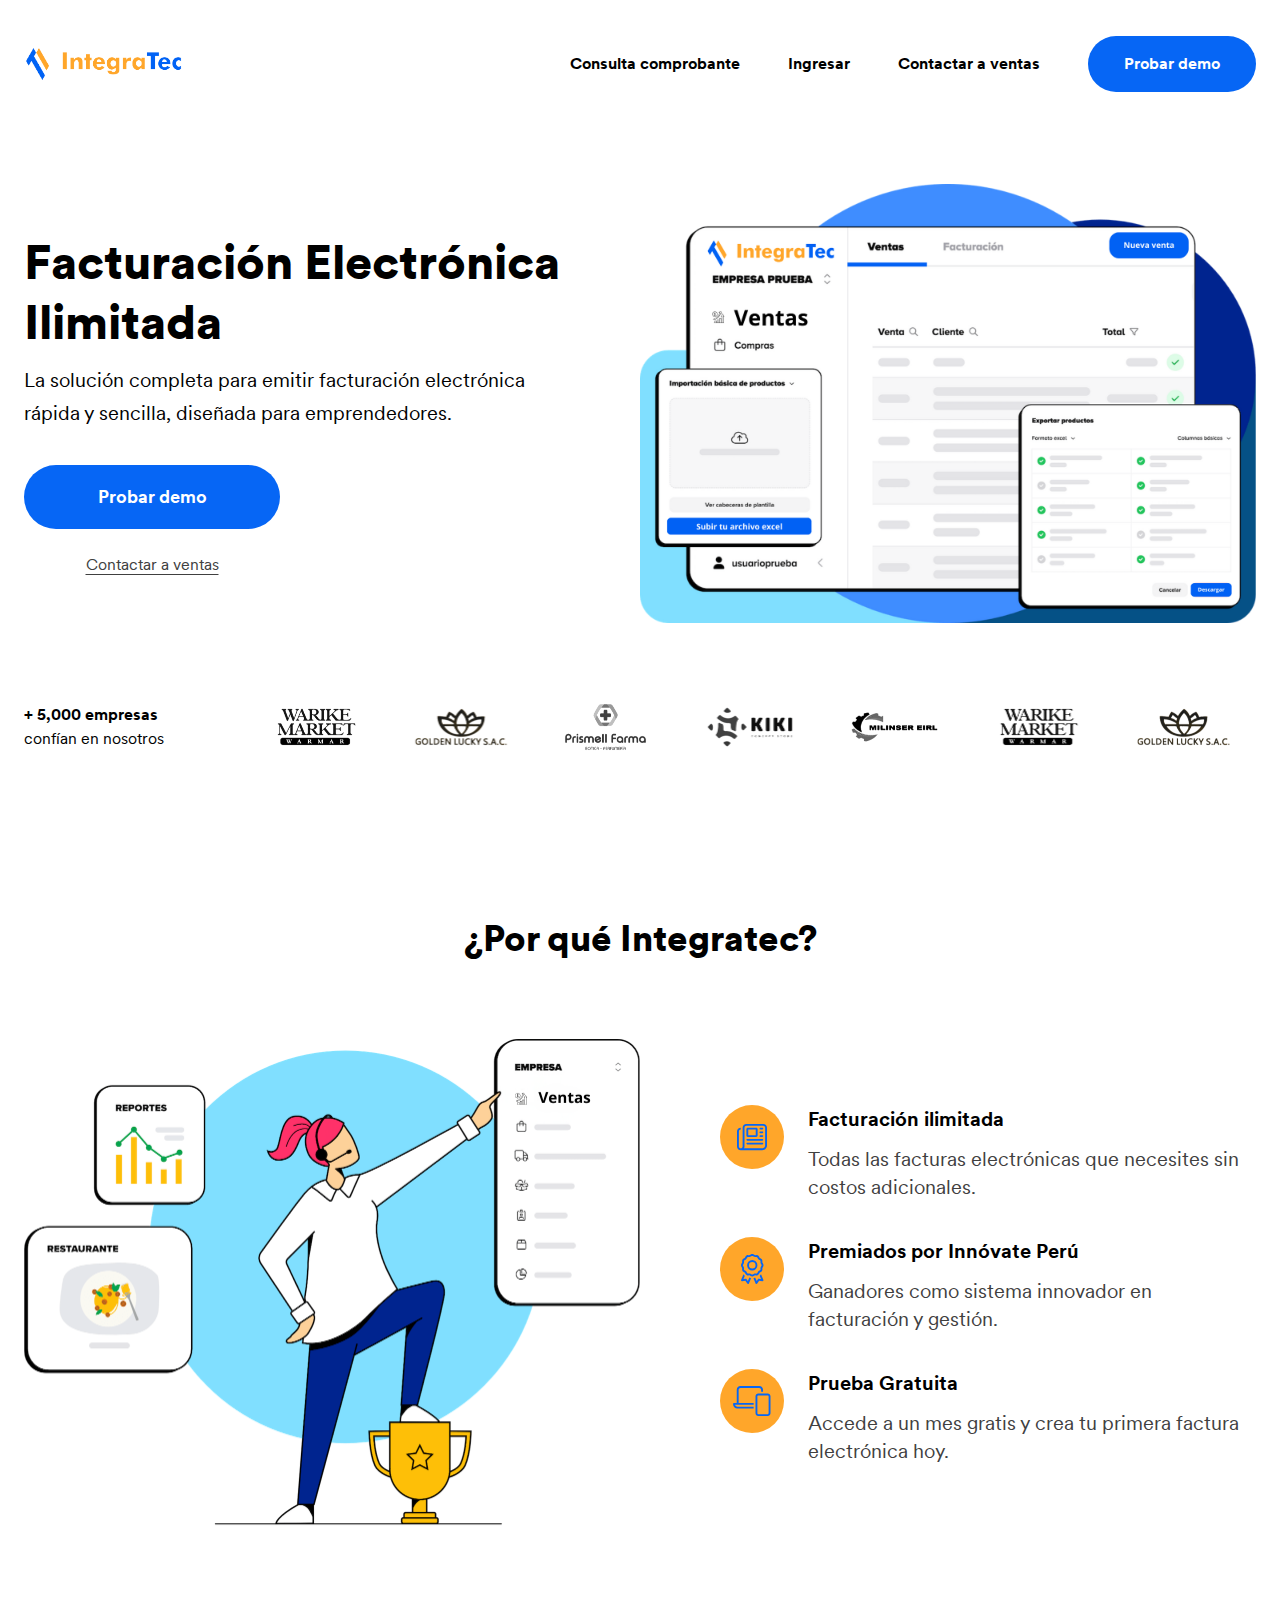
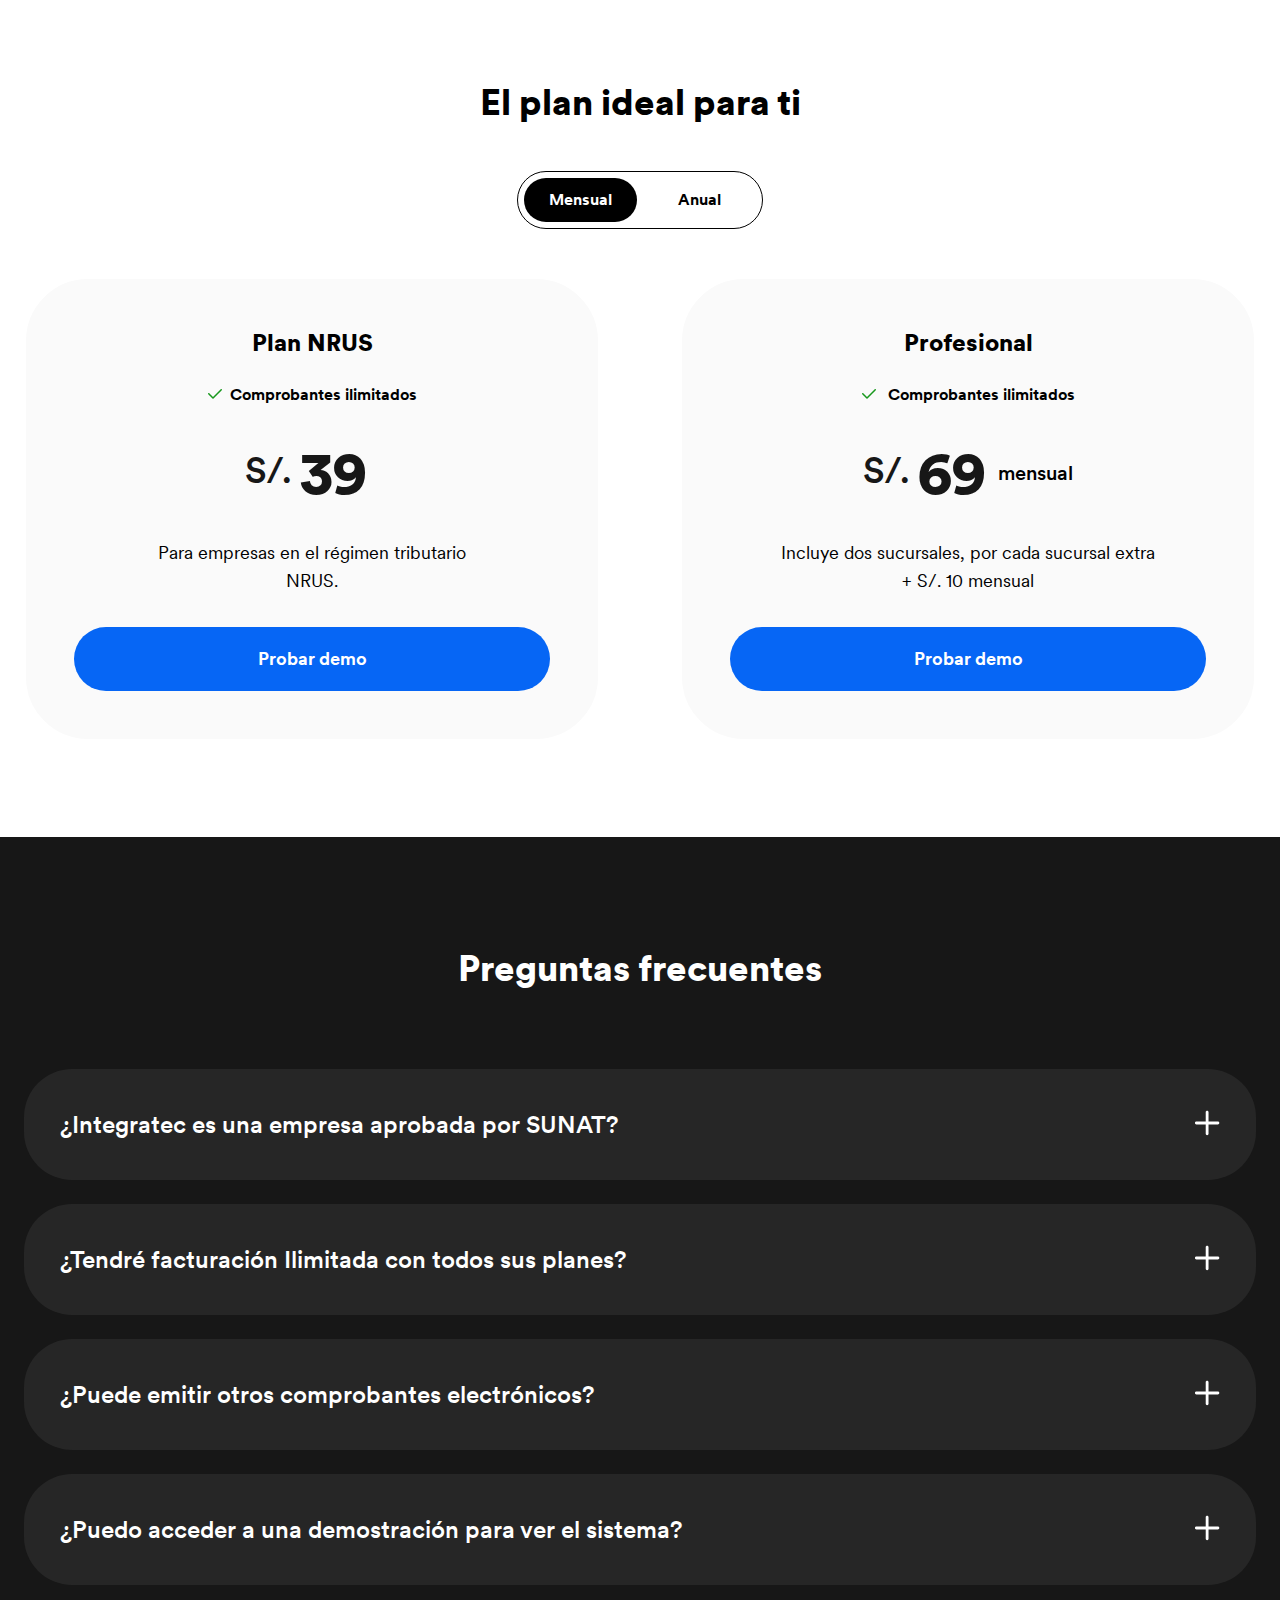
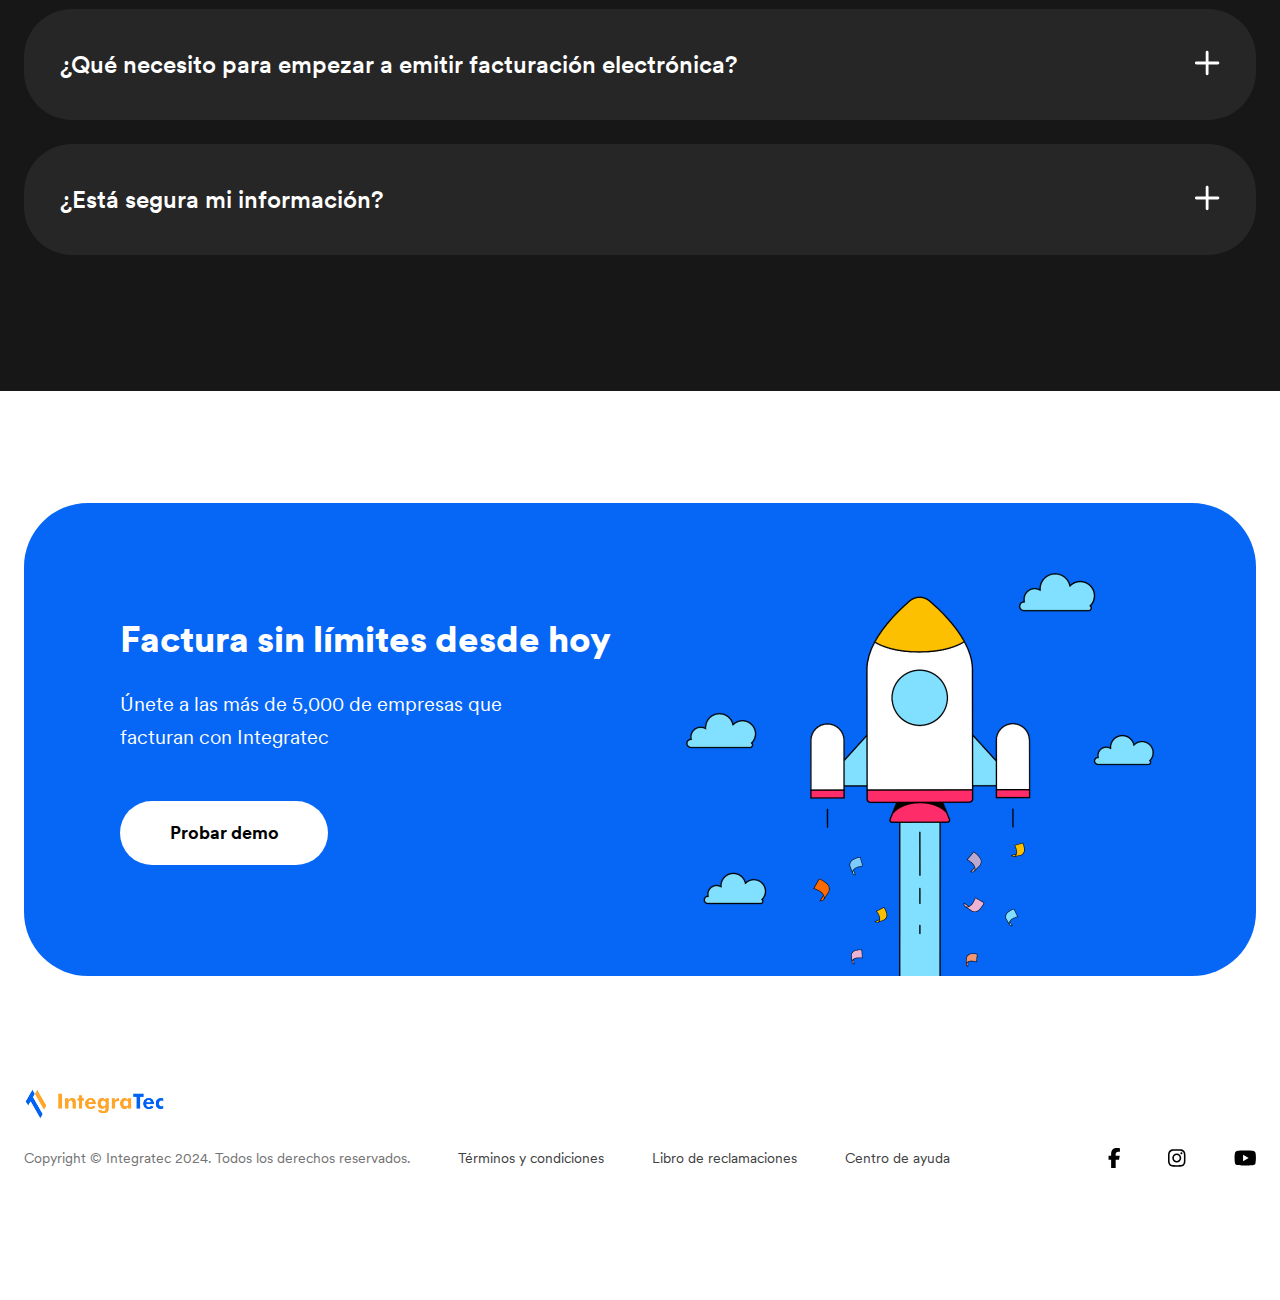
==== index.html @ 029dbd17 "Add files via upload" ====
<!DOCTYPE html><html data-capo>
><meta http-equiv="content-type"
        content="text/html;charset=utf-8" /><!-- /Added by HTTrack -->
    <head>
        <meta charset="utf-8">
        <meta name="viewport" content="width=device-width, initial-scale=1">
        <title>Integratec - Facturación Electrónica Ilimitada SUNAT</title>
        <style>/*! tailwindcss v3.4.10 | MIT License | https://tailwindcss.com*/*,:after,:before{border:0 solid #e5e5e5;box-sizing:border-box}:after,:before{--tw-content:""}:host,html{line-height:1.5;-webkit-text-size-adjust:100%;font-family:ui-sans-serif,system-ui,sans-serif,Apple Color Emoji,Segoe UI Emoji,Segoe UI Symbol,Noto Color Emoji;font-feature-settings:normal;font-variation-settings:normal;-moz-tab-size:4;-o-tab-size:4;tab-size:4;-webkit-tap-highlight-color:transparent}body{line-height:inherit;margin:0}hr{border-top-width:1px;color:inherit;height:0}abbr:where([title]){-webkit-text-decoration:underline dotted;text-decoration:underline dotted}h1,h2,h3,h4,h5,h6{font-size:inherit;font-weight:inherit}a{color:inherit;text-decoration:inherit}b,strong{font-weight:bolder}code,kbd,pre,samp{font-family:ui-monospace,SFMono-Regular,Menlo,Monaco,Consolas,Liberation Mono,Courier New,monospace;font-feature-settings:normal;font-size:1em;font-variation-settings:normal}small{font-size:80%}sub,sup{font-size:75%;line-height:0;position:relative;vertical-align:baseline}sub{bottom:-.25em}sup{top:-.5em}table{border-collapse:collapse;border-color:inherit;text-indent:0}button,input,optgroup,select,textarea{color:inherit;font-family:inherit;font-feature-settings:inherit;font-size:100%;font-variation-settings:inherit;font-weight:inherit;letter-spacing:inherit;line-height:inherit;margin:0;padding:0}button,select{text-transform:none}button,input:where([type=button]),input:where([type=reset]),input:where([type=submit]){-webkit-appearance:button;background-color:transparent;background-image:none}:-moz-focusring{outline:auto}:-moz-ui-invalid{box-shadow:none}progress{vertical-align:baseline}::-webkit-inner-spin-button,::-webkit-outer-spin-button{height:auto}[type=search]{-webkit-appearance:textfield;outline-offset:-2px}::-webkit-search-decoration{-webkit-appearance:none}::-webkit-file-upload-button{-webkit-appearance:button;font:inherit}summary{display:list-item}blockquote,dd,dl,figure,h1,h2,h3,h4,h5,h6,hr,p,pre{margin:0}fieldset{margin:0}fieldset,legend{padding:0}menu,ol,ul{list-style:none;margin:0;padding:0}dialog{padding:0}textarea{resize:vertical}input::-moz-placeholder,textarea::-moz-placeholder{color:#a3a3a3;opacity:1}input::placeholder,textarea::placeholder{color:#a3a3a3;opacity:1}[role=button],button{cursor:pointer}:disabled{cursor:default}audio,canvas,embed,iframe,img,object,svg,video{display:block;vertical-align:middle}img,video{height:auto;max-width:100%}[hidden]{display:none}*,:after,:before{--tw-border-spacing-x:0;--tw-border-spacing-y:0;--tw-translate-x:0;--tw-translate-y:0;--tw-rotate:0;--tw-skew-x:0;--tw-skew-y:0;--tw-scale-x:1;--tw-scale-y:1;--tw-pan-x: ;--tw-pan-y: ;--tw-pinch-zoom: ;--tw-scroll-snap-strictness:proximity;--tw-gradient-from-position: ;--tw-gradient-via-position: ;--tw-gradient-to-position: ;--tw-ordinal: ;--tw-slashed-zero: ;--tw-numeric-figure: ;--tw-numeric-spacing: ;--tw-numeric-fraction: ;--tw-ring-inset: ;--tw-ring-offset-width:0px;--tw-ring-offset-color:#fff;--tw-ring-color:rgba(9,103,210,.5);--tw-ring-offset-shadow:0 0 #0000;--tw-ring-shadow:0 0 #0000;--tw-shadow:0 0 #0000;--tw-shadow-colored:0 0 #0000;--tw-blur: ;--tw-brightness: ;--tw-contrast: ;--tw-grayscale: ;--tw-hue-rotate: ;--tw-invert: ;--tw-saturate: ;--tw-sepia: ;--tw-drop-shadow: ;--tw-backdrop-blur: ;--tw-backdrop-brightness: ;--tw-backdrop-contrast: ;--tw-backdrop-grayscale: ;--tw-backdrop-hue-rotate: ;--tw-backdrop-invert: ;--tw-backdrop-opacity: ;--tw-backdrop-saturate: ;--tw-backdrop-sepia: ;--tw-contain-size: ;--tw-contain-layout: ;--tw-contain-paint: ;--tw-contain-style: }::backdrop{--tw-border-spacing-x:0;--tw-border-spacing-y:0;--tw-translate-x:0;--tw-translate-y:0;--tw-rotate:0;--tw-skew-x:0;--tw-skew-y:0;--tw-scale-x:1;--tw-scale-y:1;--tw-pan-x: ;--tw-pan-y: ;--tw-pinch-zoom: ;--tw-scroll-snap-strictness:proximity;--tw-gradient-from-position: ;--tw-gradient-via-position: ;--tw-gradient-to-position: ;--tw-ordinal: ;--tw-slashed-zero: ;--tw-numeric-figure: ;--tw-numeric-spacing: ;--tw-numeric-fraction: ;--tw-ring-inset: ;--tw-ring-offset-width:0px;--tw-ring-offset-color:#fff;--tw-ring-color:rgba(9,103,210,.5);--tw-ring-offset-shadow:0 0 #0000;--tw-ring-shadow:0 0 #0000;--tw-shadow:0 0 #0000;--tw-shadow-colored:0 0 #0000;--tw-blur: ;--tw-brightness: ;--tw-contrast: ;--tw-grayscale: ;--tw-hue-rotate: ;--tw-invert: ;--tw-saturate: ;--tw-sepia: ;--tw-drop-shadow: ;--tw-backdrop-blur: ;--tw-backdrop-brightness: ;--tw-backdrop-contrast: ;--tw-backdrop-grayscale: ;--tw-backdrop-hue-rotate: ;--tw-backdrop-invert: ;--tw-backdrop-opacity: ;--tw-backdrop-saturate: ;--tw-backdrop-sepia: ;--tw-contain-size: ;--tw-contain-layout: ;--tw-contain-paint: ;--tw-contain-style: }.fixed{position:fixed}.absolute{position:absolute}.relative{position:relative}.inset-0{inset:0}.inset-x-0{left:0;right:0}.bottom-0{bottom:0}.left-0{left:0}.top-0{top:0}.z-10{z-index:10}.z-20{z-index:20}.order-1{order:1}.order-2{order:2}.mx-auto{margin-left:auto;margin-right:auto}.my-10{margin-bottom:2.5rem;margin-top:2.5rem}.-mb-10{margin-bottom:-2.5rem}.mb-1\.5{margin-bottom:.375rem}.mb-12{margin-bottom:3rem}.mb-14{margin-bottom:3.5rem}.mb-2{margin-bottom:.5rem}.mb-3{margin-bottom:.75rem}.mb-4{margin-bottom:1rem}.mb-6{margin-bottom:1.5rem}.mb-8{margin-bottom:2rem}.mb-9{margin-bottom:2.25rem}.ml-2{margin-left:.5rem}.ml-6{margin-left:1.5rem}.mr-2{margin-right:.5rem}.mr-20{margin-right:5rem}.mr-3{margin-right:.75rem}.mr-4{margin-right:1rem}.mt-10{margin-top:2.5rem}.mt-12{margin-top:3rem}.mt-16{margin-top:4rem}.mt-2{margin-top:.5rem}.mt-3{margin-top:.75rem}.mt-32{margin-top:8rem}.mt-4{margin-top:1rem}.mt-5{margin-top:1.25rem}.mt-6{margin-top:1.5rem}.mt-8{margin-top:2rem}.mt-9{margin-top:2.25rem}.block{display:block}.inline-block{display:inline-block}.flex{display:flex}.inline-flex{display:inline-flex}.grid{display:grid}.hidden{display:none}.size-14{height:3.5rem;width:3.5rem}.h-11{height:2.75rem}.h-14{height:3.5rem}.h-16{height:4rem}.h-20{height:5rem}.h-32{height:8rem}.h-7{height:1.75rem}.h-8{height:2rem}.h-auto{height:auto}.h-full{height:100%}.min-h-screen{min-height:100vh}.w-1\/2{width:50%}.w-1\/3{width:33.333333%}.w-1\/6{width:16.666667%}.w-14{width:3.5rem}.w-52{width:13rem}.w-\[113px\]{width:113px}.w-full{width:100%}.max-w-7xl{max-width:80rem}.flex-1{flex:1 1 0%}.-translate-y-2{--tw-translate-y:-0.5rem}.-translate-y-2,.-translate-y-full{transform:translate(var(--tw-translate-x),var(--tw-translate-y)) rotate(var(--tw-rotate)) skewX(var(--tw-skew-x)) skewY(var(--tw-skew-y)) scaleX(var(--tw-scale-x)) scaleY(var(--tw-scale-y))}.-translate-y-full{--tw-translate-y:-100%}.translate-x-0{--tw-translate-x:0px}.translate-x-0,.translate-x-\[calc\(100\%\+6px\)\]{transform:translate(var(--tw-translate-x),var(--tw-translate-y)) rotate(var(--tw-rotate)) skewX(var(--tw-skew-x)) skewY(var(--tw-skew-y)) scaleX(var(--tw-scale-x)) scaleY(var(--tw-scale-y))}.translate-x-\[calc\(100\%\+6px\)\]{--tw-translate-x:calc(100% + 6px)}.translate-y-0{--tw-translate-y:0px}.translate-y-0,.translate-y-32{transform:translate(var(--tw-translate-x),var(--tw-translate-y)) rotate(var(--tw-rotate)) skewX(var(--tw-skew-x)) skewY(var(--tw-skew-y)) scaleX(var(--tw-scale-x)) scaleY(var(--tw-scale-y))}.translate-y-32{--tw-translate-y:8rem}.translate-y-\[79px\]{--tw-translate-y:79px}.translate-y-\[79px\],.translate-y-full{transform:translate(var(--tw-translate-x),var(--tw-translate-y)) rotate(var(--tw-rotate)) skewX(var(--tw-skew-x)) skewY(var(--tw-skew-y)) scaleX(var(--tw-scale-x)) scaleY(var(--tw-scale-y))}.translate-y-full{--tw-translate-y:100%}.rotate-0{--tw-rotate:0deg}.rotate-0,.rotate-45{transform:translate(var(--tw-translate-x),var(--tw-translate-y)) rotate(var(--tw-rotate)) skewX(var(--tw-skew-x)) skewY(var(--tw-skew-y)) scaleX(var(--tw-scale-x)) scaleY(var(--tw-scale-y))}.rotate-45{--tw-rotate:45deg}.transform{transform:translate(var(--tw-translate-x),var(--tw-translate-y)) rotate(var(--tw-rotate)) skewX(var(--tw-skew-x)) skewY(var(--tw-skew-y)) scaleX(var(--tw-scale-x)) scaleY(var(--tw-scale-y))}.cursor-not-allowed{cursor:not-allowed}.cursor-pointer{cursor:pointer}.cursor-text{cursor:text}.resize-none{resize:none}.appearance-none{-webkit-appearance:none;-moz-appearance:none;appearance:none}.flex-row{flex-direction:row}.flex-col{flex-direction:column}.flex-wrap{flex-wrap:wrap}.items-start{align-items:flex-start}.items-center{align-items:center}.justify-center{justify-content:center}.gap-1\.5{gap:.375rem}.gap-12{gap:3rem}.gap-3{gap:.75rem}.gap-5{gap:1.25rem}.gap-6{gap:1.5rem}.gap-9{gap:2.25rem}.self-center{align-self:center}.overflow-hidden{overflow:hidden}.whitespace-nowrap{white-space:nowrap}.rounded-3xl{border-radius:1.5rem}.rounded-5xl{border-radius:3rem}.rounded-6xl{border-radius:4rem}.rounded-full{border-radius:9999px}.border{border-width:1px}.border-0{border-width:0}.border-2{border-width:2px}.border-b{border-bottom-width:1px}.border-t{border-top-width:1px}.border-black{--tw-border-opacity:1;border-color:rgb(0 0 0/var(--tw-border-opacity))}.border-gray-200{--tw-border-opacity:1;border-color:rgb(229 229 229/var(--tw-border-opacity))}.border-red-500{--tw-border-opacity:1;border-color:rgb(239 68 68/var(--tw-border-opacity))}.border-white{--tw-border-opacity:1;border-color:rgb(255 255 255/var(--tw-border-opacity))}.bg-black{--tw-bg-opacity:1;background-color:rgb(0 0 0/var(--tw-bg-opacity))}.bg-gray-100{--tw-bg-opacity:1;background-color:rgb(245 245 245/var(--tw-bg-opacity))}.bg-gray-50{--tw-bg-opacity:1;background-color:rgb(250 250 250/var(--tw-bg-opacity))}.bg-gray-800{--tw-bg-opacity:1;background-color:rgb(38 38 38/var(--tw-bg-opacity))}.bg-gray-900{--tw-bg-opacity:1;background-color:rgb(23 23 23/var(--tw-bg-opacity))}.bg-primary-600{--tw-bg-opacity:1;background-color:rgb(199 26 57/var(--tw-bg-opacity))}.bg-red-50{--tw-bg-opacity:1;background-color:rgb(254 242 242/var(--tw-bg-opacity))}.bg-susii-red-50{--tw-bg-opacity:1;background-color:rgb(255 166 42 / 100%);}.bg-susii-red-700{--tw-bg-opacity:1;background-color:rgb(6 102 245);}.bg-white{--tw-bg-opacity:1;background-color:rgb(255 255 255/var(--tw-bg-opacity))}.bg-no-repeat{background-repeat:no-repeat}.p-1\.5{padding:.375rem}.p-12{padding:3rem}.p-16{padding:4rem}.p-6{padding:1.5rem}.px-10{padding-left:2.5rem;padding-right:2.5rem}.px-12{padding-left:3rem;padding-right:3rem}.px-3{padding-left:.75rem;padding-right:.75rem}.px-6{padding-left:1.5rem;padding-right:1.5rem}.px-8{padding-left:2rem;padding-right:2rem}.px-9{padding-left:2.25rem;padding-right:2.25rem}.py-10{padding-bottom:2.5rem;padding-top:2.5rem}.py-16{padding-bottom:4rem;padding-top:4rem}.py-3{padding-bottom:.75rem;padding-top:.75rem}.py-6{padding-bottom:1.5rem;padding-top:1.5rem}.py-9{padding-bottom:2.25rem;padding-top:2.25rem}.pb-2{padding-bottom:.5rem}.pb-3{padding-bottom:.75rem}.pb-44{padding-bottom:11rem}.pb-5{padding-bottom:1.25rem}.pb-6{padding-bottom:1.5rem}.pb-9{padding-bottom:2.25rem}.pl-6{padding-left:1.5rem}.pr-14{padding-right:3.5rem}.pr-28{padding-right:7rem}.pr-3{padding-right:.75rem}.pt-12{padding-top:3rem}.pt-16{padding-top:4rem}.pt-3{padding-top:.75rem}.pt-6{padding-top:1.5rem}.pt-7{padding-top:1.75rem}.text-left{text-align:left}.text-center{text-align:center}.font-circular{font-family:circular,sans-serif}.text-2xl{font-size:1.5rem;line-height:2rem}.text-3xl{font-size:1.875rem;line-height:2.25rem}.text-4xl{font-size:2.25rem;line-height:2.5rem}.text-6xl{font-size:3.75rem;line-height:1}.text-base{font-size:1rem;line-height:1.5rem}.text-lg{font-size:1.125rem;line-height:1.75rem}.text-sm{font-size:.875rem;line-height:1.25rem}.text-xl{font-size:1.25rem;line-height:1.75rem}.text-xs{font-size:.75rem;line-height:1rem}.font-black{font-weight:900}.font-bold{font-weight:700}.font-extrabold{font-weight:800}.font-medium{font-weight:500}.font-normal{font-weight:400}.font-semibold{font-weight:600}.proportional-nums{--tw-numeric-spacing:proportional-nums;font-variant-numeric:var(--tw-ordinal) var(--tw-slashed-zero) var(--tw-numeric-figure) var(--tw-numeric-spacing) var(--tw-numeric-fraction)}.leading-5{line-height:1.25rem}.leading-7{line-height:1.75rem}.leading-loose{line-height:2}.leading-none{line-height:1}.leading-relaxed{line-height:1.625}.leading-snug{line-height:1.375}.leading-tight{line-height:1.25}.tracking-tight{letter-spacing:-.025em}.text-black{--tw-text-opacity:1;color:rgb(0 0 0/var(--tw-text-opacity))}.text-gray-400{--tw-text-opacity:1;color:rgb(163 163 163/var(--tw-text-opacity))}.text-gray-500{--tw-text-opacity:1;color:rgb(115 115 115/var(--tw-text-opacity))}.text-gray-700{--tw-text-opacity:1;color:rgb(64 64 64/var(--tw-text-opacity))}.text-gray-900{--tw-text-opacity:1;color:rgb(23 23 23/var(--tw-text-opacity))}.text-green-500{--tw-text-opacity:1;color:rgb(24 152 29/var(--tw-text-opacity))}.text-red-500{--tw-text-opacity:1;color:rgb(239 68 68/var(--tw-text-opacity))}.text-susii-red-700{--tw-text-opacity:1;color:rgb(1 1 1);}.text-white{--tw-text-opacity:1;color:rgb(255 255 255/var(--tw-text-opacity))}.underline{text-decoration-line:underline}.underline-offset-4{text-underline-offset:4px}.shadow-off{--tw-shadow:inset 0 0 0 1px;--tw-shadow-colored:inset 0 0 0 1px var(--tw-shadow-color)}.shadow-off,.shadow-paper{box-shadow:var(--tw-ring-offset-shadow,0 0 #0000),var(--tw-ring-shadow,0 0 #0000),var(--tw-shadow)}.shadow-paper{--tw-shadow:-4px 4px 0px 0px #000;--tw-shadow-colored:-4px 4px 0px 0px var(--tw-shadow-color)}.shadow-gray-500{--tw-shadow-color:#737373;--tw-shadow:var(--tw-shadow-colored)}.filter{filter:var(--tw-blur) var(--tw-brightness) var(--tw-contrast) var(--tw-grayscale) var(--tw-hue-rotate) var(--tw-invert) var(--tw-saturate) var(--tw-sepia) var(--tw-drop-shadow)}.transition{transition-duration:.15s;transition-property:color,background-color,border-color,text-decoration-color,fill,stroke,opacity,box-shadow,transform,filter,-webkit-backdrop-filter;transition-property:color,background-color,border-color,text-decoration-color,fill,stroke,opacity,box-shadow,transform,filter,backdrop-filter;transition-property:color,background-color,border-color,text-decoration-color,fill,stroke,opacity,box-shadow,transform,filter,backdrop-filter,-webkit-backdrop-filter;transition-timing-function:cubic-bezier(.4,0,.2,1)}.transition-all{transition-duration:.15s;transition-property:all;transition-timing-function:cubic-bezier(.4,0,.2,1)}.transition-height{transition-duration:.15s;transition-property:height;transition-timing-function:cubic-bezier(.4,0,.2,1)}.transition-opacity{transition-duration:.15s;transition-property:opacity;transition-timing-function:cubic-bezier(.4,0,.2,1)}.transition-shadow{transition-duration:.15s;transition-property:box-shadow;transition-timing-function:cubic-bezier(.4,0,.2,1)}.duration-0{transition-duration:0s}.duration-1000{transition-duration:1s}.duration-300{transition-duration:.3s}.ease-in-out{transition-timing-function:cubic-bezier(.4,0,.2,1)}.aspect-16x9{padding-bottom:56.25%}.logo{font-stretch:condensed}.no-scrollbar{-ms-overflow-style:none;scrollbar-width:none}.no-scrollbar::-webkit-scrollbar{display:none}@font-face{font-family:circular;font-weight:200;src:url(_nuxt/CircularXXSub-Thin.DyDmxRXk.woff2) format("woff2")}@font-face{font-family:circular;font-style:italic;font-weight:200;src:url(_nuxt/CircularXXSub-ThinItalic.Bwww--21.woff2) format("woff2")}@font-face{font-family:circular;font-weight:300;src:url(_nuxt/CircularXXSub-Light.CDS2v1FY.woff2) format("woff2")}@font-face{font-family:circular;font-style:italic;font-weight:300;src:url(_nuxt/CircularXXSub-LightItalic.BWDO9qqN.woff2) format("woff2")}@font-face{font-family:circular;font-weight:400;src:url(_nuxt/CircularXXSub-Regular.CicxQpS7.woff2) format("woff2")}@font-face{font-family:circular;font-style:italic;font-weight:400;src:url(_nuxt/CircularXXSub-Italic.fiuRkeGs.woff2) format("woff2")}@font-face{font-family:circular;font-weight:450;src:url(_nuxt/CircularXXSub-Book.1t7x8PNZ.woff2) format("woff2")}@font-face{font-family:circular;font-style:italic;font-weight:450;src:url(_nuxt/CircularXXSub-BookItalic.Dd9LoJhc.woff2) format("woff2")}@font-face{font-family:circular;font-weight:500;src:url(_nuxt/CircularXXSub-Medium.B-vbjuBP.woff2) format("woff2")}@font-face{font-family:circular;font-style:italic;font-weight:500;src:url(_nuxt/CircularXXSub-MediumItalic.DqkDi9UJ.woff2) format("woff2")}@font-face{font-family:circular;font-weight:700;src:url(_nuxt/CircularXXSub-Bold.CxIfRGIb.woff2) format("woff2")}@font-face{font-family:circular;font-style:italic;font-weight:700;src:url(_nuxt/CircularXXSub-BoldItalic.B8_cFmNd.woff2) format("woff2")}@font-face{font-family:circular;font-style:italic;font-weight:900;src:url(_nuxt/CircularXXSub-BlackItalic.rsnFxt50.woff2) format("woff2")}@font-face{font-family:circular;font-weight:900;src:url(_nuxt/CircularXXSub-Black.hzUGNePe.woff2) format("woff2")}@font-face{font-family:circular;font-weight:950;src:url(_nuxt/CircularXXSub-ExtraBlack.CBtV5axh.woff2) format("woff2")}@font-face{font-family:circular;font-style:italic;font-weight:950;src:url(_nuxt/CircularXXSub-ExtraBlackItalic.DvdGDQjE.woff2) format("woff2")}.hover\:bg-gray-100:hover{--tw-bg-opacity:1;background-color:rgb(245 245 245/var(--tw-bg-opacity))}.hover\:bg-gray-200:hover{--tw-bg-opacity:1;background-color:rgb(229 229 229/var(--tw-bg-opacity))}.hover\:bg-gray-700:hover{--tw-bg-opacity:1;background-color:rgb(64 64 64/var(--tw-bg-opacity))}.hover\:bg-susii-red-600:hover{--tw-bg-opacity:1;background-color:rgb(6 79 190 / 98%);}.hover\:text-black:hover{--tw-text-opacity:1;color:rgb(0 0 0/var(--tw-text-opacity))}.hover\:text-gray-600:hover{--tw-text-opacity:1;color:rgb(82 82 82/var(--tw-text-opacity))}.hover\:underline:hover{text-decoration-line:underline}.hover\:shadow-in:hover{--tw-shadow:inset 0 0 0 2px;--tw-shadow-colored:inset 0 0 0 2px var(--tw-shadow-color);box-shadow:var(--tw-ring-offset-shadow,0 0 #0000),var(--tw-ring-shadow,0 0 #0000),var(--tw-shadow)}.hover\:shadow-gray-500:hover{--tw-shadow-color:#737373;--tw-shadow:var(--tw-shadow-colored)}.focus\:shadow-on:focus{--tw-shadow:inset 0 0 0 3px;--tw-shadow-colored:inset 0 0 0 3px var(--tw-shadow-color);box-shadow:var(--tw-ring-offset-shadow,0 0 #0000),var(--tw-ring-shadow,0 0 #0000),var(--tw-shadow)}.focus\:shadow-gray-900:focus{--tw-shadow-color:#171717;--tw-shadow:var(--tw-shadow-colored)}.focus\:outline-none:focus{outline:2px solid transparent;outline-offset:2px}.peer:-moz-placeholder-shown~.peer-placeholder-shown\:-translate-y-0{--tw-translate-y:-0px;transform:translate(var(--tw-translate-x),var(--tw-translate-y)) rotate(var(--tw-rotate)) skewX(var(--tw-skew-x)) skewY(var(--tw-skew-y)) scaleX(var(--tw-scale-x)) scaleY(var(--tw-scale-y))}.peer:placeholder-shown~.peer-placeholder-shown\:-translate-y-0{--tw-translate-y:-0px;transform:translate(var(--tw-translate-x),var(--tw-translate-y)) rotate(var(--tw-rotate)) skewX(var(--tw-skew-x)) skewY(var(--tw-skew-y)) scaleX(var(--tw-scale-x)) scaleY(var(--tw-scale-y))}.peer:-moz-placeholder-shown~.peer-placeholder-shown\:text-base{font-size:1rem;line-height:1.5rem}.peer:placeholder-shown~.peer-placeholder-shown\:text-base{font-size:1rem;line-height:1.5rem}.peer:-moz-placeholder-shown~.peer-placeholder-shown\:text-gray-500{--tw-text-opacity:1;color:rgb(115 115 115/var(--tw-text-opacity))}.peer:placeholder-shown~.peer-placeholder-shown\:text-gray-500{--tw-text-opacity:1;color:rgb(115 115 115/var(--tw-text-opacity))}.peer:focus~.peer-focus\:-translate-y-2{--tw-translate-y:-0.5rem;transform:translate(var(--tw-translate-x),var(--tw-translate-y)) rotate(var(--tw-rotate)) skewX(var(--tw-skew-x)) skewY(var(--tw-skew-y)) scaleX(var(--tw-scale-x)) scaleY(var(--tw-scale-y))}.peer:focus~.peer-focus\:text-xs{font-size:.75rem;line-height:1rem}.peer:focus~.peer-focus\:text-gray-400{--tw-text-opacity:1;color:rgb(163 163 163/var(--tw-text-opacity))}@media (min-width:640px){.sm\:-mb-16{margin-bottom:-4rem}.sm\:mb-12{margin-bottom:3rem}.sm\:mb-20{margin-bottom:5rem}.sm\:mb-3{margin-bottom:.75rem}.sm\:mb-5{margin-bottom:1.25rem}.sm\:mr-6{margin-right:1.5rem}.sm\:mt-0{margin-top:0}.sm\:mt-1{margin-top:.25rem}.sm\:mt-12{margin-top:3rem}.sm\:mt-16{margin-top:4rem}.sm\:mt-6{margin-top:1.5rem}.sm\:block{display:block}.sm\:h-16{height:4rem}.sm\:h-8{height:2rem}.sm\:w-1\/6{width:16.666667%}.sm\:w-16{width:4rem}.sm\:w-64{width:16rem}.sm\:flex-row{flex-direction:row}.sm\:gap-12{gap:3rem}.sm\:gap-6{gap:1.5rem}.sm\:rounded-6xl{border-radius:4rem}.sm\:px-10{padding-left:2.5rem;padding-right:2.5rem}.sm\:px-12{padding-left:3rem;padding-right:3rem}.sm\:px-24{padding-left:6rem;padding-right:6rem}.sm\:px-6{padding-left:1.5rem;padding-right:1.5rem}.sm\:px-9{padding-left:2.25rem;padding-right:2.25rem}.sm\:py-16{padding-bottom:4rem;padding-top:4rem}.sm\:py-9{padding-bottom:2.25rem;padding-top:2.25rem}.sm\:pb-16{padding-bottom:4rem}.sm\:pr-10{padding-right:2.5rem}.sm\:pt-0{padding-top:0}.sm\:pt-6{padding-top:1.5rem}.sm\:text-3xl{font-size:1.875rem;line-height:2.25rem}.sm\:text-4xl{font-size:2.25rem;line-height:2.5rem}.sm\:text-lg{font-size:1.125rem;line-height:1.75rem}.sm\:text-sm{font-size:.875rem;line-height:1.25rem}.sm\:text-xl{font-size:1.25rem;line-height:1.75rem}.sm\:leading-relaxed{line-height:1.625}.sm\:leading-snug{line-height:1.375}}@media (min-width:768px){.md\:w-1\/2{width:50%}.md\:grid-cols-2{grid-template-columns:repeat(2,minmax(0,1fr))}.md\:py-28{padding-bottom:7rem;padding-top:7rem}.md\:leading-tight{line-height:1.25}}@media (min-width:1024px){.lg\:order-1{order:1}.lg\:order-2{order:2}.lg\:my-12{margin-bottom:3rem;margin-top:3rem}.lg\:mb-0{margin-bottom:0}.lg\:mb-24{margin-bottom:6rem}.lg\:mb-3{margin-bottom:.75rem}.lg\:mb-6{margin-bottom:1.5rem}.lg\:mr-0{margin-right:0}.lg\:mt-0{margin-top:0}.lg\:mt-20{margin-top:5rem}.lg\:mt-3{margin-top:.75rem}.lg\:block{display:block}.lg\:flex{display:flex}.lg\:hidden{display:none}.lg\:h-20{height:5rem}.lg\:h-9{height:2.25rem}.lg\:w-1\/2{width:50%}.lg\:w-auto{width:auto}.lg\:translate-y-0{--tw-translate-y:0px;transform:translate(var(--tw-translate-x),var(--tw-translate-y)) rotate(var(--tw-rotate)) skewX(var(--tw-skew-x)) skewY(var(--tw-skew-y)) scaleX(var(--tw-scale-x)) scaleY(var(--tw-scale-y))}.lg\:flex-row{flex-direction:row}.lg\:flex-col{flex-direction:column}.lg\:items-center{align-items:center}.lg\:gap-10{gap:2.5rem}.lg\:gap-12{gap:3rem}.lg\:px-0{padding-left:0;padding-right:0}.lg\:py-10{padding-bottom:2.5rem;padding-top:2.5rem}.lg\:py-12{padding-bottom:3rem;padding-top:3rem}.lg\:py-28{padding-bottom:7rem;padding-top:7rem}.lg\:pl-10{padding-left:2.5rem}.lg\:pl-20{padding-left:5rem}.lg\:text-left{text-align:left}.lg\:text-2xl{font-size:1.5rem;line-height:2rem}.lg\:text-4xl{font-size:2.25rem;line-height:2.5rem}.lg\:text-xl{font-size:1.25rem;line-height:1.75rem}}@media (min-width:1280px){.xl\:order-1{order:1}.xl\:order-2{order:2}.xl\:m-0{margin:0}.xl\:inline-block{display:inline-block}.xl\:flex-row{flex-direction:row}.xl\:gap-12{gap:3rem}.xl\:gap-20{gap:5rem}.xl\:px-6{padding-left:1.5rem;padding-right:1.5rem}.xl\:pb-0{padding-bottom:0}.xl\:pb-32{padding-bottom:8rem}.xl\:pt-0{padding-top:0}.xl\:text-5xl{font-size:3rem;line-height:1}.xl\:text-xl{font-size:1.25rem;line-height:1.75rem}.xl\:leading-relaxed{line-height:1.625}.xl\:leading-tight{line-height:1.25}}</style>
        <style>:host,:root{--fa-font-solid:normal 900 1em/1 "Font Awesome 6 Free";--fa-font-regular:normal 400 1em/1 "Font Awesome 6 Free";--fa-font-light:normal 300 1em/1 "Font Awesome 6 Pro";--fa-font-thin:normal 100 1em/1 "Font Awesome 6 Pro";--fa-font-duotone:normal 900 1em/1 "Font Awesome 6 Duotone";--fa-font-brands:normal 400 1em/1 "Font Awesome 6 Brands";--fa-font-sharp-solid:normal 900 1em/1 "Font Awesome 6 Sharp";--fa-font-sharp-regular:normal 400 1em/1 "Font Awesome 6 Sharp";--fa-font-sharp-light:normal 300 1em/1 "Font Awesome 6 Sharp";--fa-font-sharp-thin:normal 100 1em/1 "Font Awesome 6 Sharp";--fa-font-sharp-duotone-solid:normal 900 1em/1 "Font Awesome 6 Sharp Duotone"}svg:not(:host).svg-inline--fa,svg:not(:root).svg-inline--fa{box-sizing:content-box;overflow:visible}.svg-inline--fa{display:var(--fa-display,inline-block);height:1em;overflow:visible;vertical-align:-.125em}.svg-inline--fa.fa-2xs{vertical-align:.1em}.svg-inline--fa.fa-xs{vertical-align:0}.svg-inline--fa.fa-sm{vertical-align:-.07143em}.svg-inline--fa.fa-lg{vertical-align:-.2em}.svg-inline--fa.fa-xl{vertical-align:-.25em}.svg-inline--fa.fa-2xl{vertical-align:-.3125em}.svg-inline--fa.fa-pull-left{margin-right:var(--fa-pull-margin,.3em);width:auto}.svg-inline--fa.fa-pull-right{margin-left:var(--fa-pull-margin,.3em);width:auto}.svg-inline--fa.fa-li{top:.25em;width:var(--fa-li-width,2em)}.svg-inline--fa.fa-fw{width:var(--fa-fw-width,1.25em)}.fa-layers svg.svg-inline--fa{bottom:0;left:0;margin:auto;position:absolute;right:0;top:0}.fa-layers-counter,.fa-layers-text{display:inline-block;position:absolute;text-align:center}.fa-layers{display:inline-block;height:1em;position:relative;text-align:center;vertical-align:-.125em;width:1em}.fa-layers svg.svg-inline--fa{transform-origin:center center}.fa-layers-text{left:50%;top:50%;transform:translate(-50%,-50%);transform-origin:center center}.fa-layers-counter{background-color:var(--fa-counter-background-color,#ff253a);border-radius:var(--fa-counter-border-radius,1em);box-sizing:border-box;color:var(--fa-inverse,#fff);line-height:var(--fa-counter-line-height,1);max-width:var(--fa-counter-max-width,5em);min-width:var(--fa-counter-min-width,1.5em);overflow:hidden;padding:var(--fa-counter-padding,.25em .5em);right:var(--fa-right,0);text-overflow:ellipsis;top:var(--fa-top,0);transform:scale(var(--fa-counter-scale,.25));transform-origin:top right}.fa-layers-bottom-right{bottom:var(--fa-bottom,0);right:var(--fa-right,0);top:auto;transform:scale(var(--fa-layers-scale,.25));transform-origin:bottom right}.fa-layers-bottom-left{bottom:var(--fa-bottom,0);left:var(--fa-left,0);right:auto;top:auto;transform:scale(var(--fa-layers-scale,.25));transform-origin:bottom left}.fa-layers-top-right{right:var(--fa-right,0);top:var(--fa-top,0);transform:scale(var(--fa-layers-scale,.25));transform-origin:top right}.fa-layers-top-left{left:var(--fa-left,0);right:auto;top:var(--fa-top,0);transform:scale(var(--fa-layers-scale,.25));transform-origin:top left}.fa-1x{font-size:1em}.fa-2x{font-size:2em}.fa-3x{font-size:3em}.fa-4x{font-size:4em}.fa-5x{font-size:5em}.fa-6x{font-size:6em}.fa-7x{font-size:7em}.fa-8x{font-size:8em}.fa-9x{font-size:9em}.fa-10x{font-size:10em}.fa-2xs{font-size:.625em;line-height:.1em;vertical-align:.225em}.fa-xs{font-size:.75em;line-height:.08333em;vertical-align:.125em}.fa-sm{font-size:.875em;line-height:.07143em;vertical-align:.05357em}.fa-lg{font-size:1.25em;line-height:.05em;vertical-align:-.075em}.fa-xl{font-size:1.5em;line-height:.04167em;vertical-align:-.125em}.fa-2xl{font-size:2em;line-height:.03125em;vertical-align:-.1875em}.fa-fw{text-align:center;width:1.25em}.fa-ul{list-style-type:none;margin-left:var(--fa-li-margin,2.5em);padding-left:0}.fa-ul>li{position:relative}.fa-li{left:calc(var(--fa-li-width, 2em)*-1);line-height:inherit;position:absolute;text-align:center;width:var(--fa-li-width,2em)}.fa-border{border-color:var(--fa-border-color,#eee);border-radius:var(--fa-border-radius,.1em);border-style:var(--fa-border-style,solid);border-width:var(--fa-border-width,.08em);padding:var(--fa-border-padding,.2em .25em .15em)}.fa-pull-left{float:left;margin-right:var(--fa-pull-margin,.3em)}.fa-pull-right{float:right;margin-left:var(--fa-pull-margin,.3em)}.fa-beat{animation-delay:var(--fa-animation-delay,0s);animation-direction:var(--fa-animation-direction,normal);animation-duration:var(--fa-animation-duration,1s);animation-iteration-count:var(--fa-animation-iteration-count,infinite);animation-name:fa-beat;animation-timing-function:var(--fa-animation-timing,ease-in-out)}.fa-bounce{animation-delay:var(--fa-animation-delay,0s);animation-direction:var(--fa-animation-direction,normal);animation-duration:var(--fa-animation-duration,1s);animation-iteration-count:var(--fa-animation-iteration-count,infinite);animation-name:fa-bounce;animation-timing-function:var(--fa-animation-timing,cubic-bezier(.28,.84,.42,1))}.fa-fade{animation-iteration-count:var(--fa-animation-iteration-count,infinite);animation-name:fa-fade;animation-timing-function:var(--fa-animation-timing,cubic-bezier(.4,0,.6,1))}.fa-beat-fade,.fa-fade{animation-delay:var(--fa-animation-delay,0s);animation-direction:var(--fa-animation-direction,normal);animation-duration:var(--fa-animation-duration,1s)}.fa-beat-fade{animation-iteration-count:var(--fa-animation-iteration-count,infinite);animation-name:fa-beat-fade;animation-timing-function:var(--fa-animation-timing,cubic-bezier(.4,0,.6,1))}.fa-flip{animation-delay:var(--fa-animation-delay,0s);animation-direction:var(--fa-animation-direction,normal);animation-duration:var(--fa-animation-duration,1s);animation-iteration-count:var(--fa-animation-iteration-count,infinite);animation-name:fa-flip;animation-timing-function:var(--fa-animation-timing,ease-in-out)}.fa-shake{animation-duration:var(--fa-animation-duration,1s);animation-iteration-count:var(--fa-animation-iteration-count,infinite);animation-name:fa-shake;animation-timing-function:var(--fa-animation-timing,linear)}.fa-shake,.fa-spin{animation-delay:var(--fa-animation-delay,0s);animation-direction:var(--fa-animation-direction,normal)}.fa-spin{animation-duration:var(--fa-animation-duration,2s);animation-iteration-count:var(--fa-animation-iteration-count,infinite);animation-name:fa-spin;animation-timing-function:var(--fa-animation-timing,linear)}.fa-spin-reverse{--fa-animation-direction:reverse}.fa-pulse,.fa-spin-pulse{animation-direction:var(--fa-animation-direction,normal);animation-duration:var(--fa-animation-duration,1s);animation-iteration-count:var(--fa-animation-iteration-count,infinite);animation-name:fa-spin;animation-timing-function:var(--fa-animation-timing,steps(8))}@media (prefers-reduced-motion:reduce){.fa-beat,.fa-beat-fade,.fa-bounce,.fa-fade,.fa-flip,.fa-pulse,.fa-shake,.fa-spin,.fa-spin-pulse{animation-delay:-1ms;animation-duration:1ms;animation-iteration-count:1;transition-delay:0s;transition-duration:0s}}@keyframes fa-beat{0%,90%{transform:scale(1)}45%{transform:scale(var(--fa-beat-scale,1.25))}}@keyframes fa-bounce{0%{transform:scale(1) translateY(0)}10%{transform:scale(var(--fa-bounce-start-scale-x,1.1),var(--fa-bounce-start-scale-y,.9)) translateY(0)}30%{transform:scale(var(--fa-bounce-jump-scale-x,.9),var(--fa-bounce-jump-scale-y,1.1)) translateY(var(--fa-bounce-height,-.5em))}50%{transform:scale(var(--fa-bounce-land-scale-x,1.05),var(--fa-bounce-land-scale-y,.95)) translateY(0)}57%{transform:scale(1) translateY(var(--fa-bounce-rebound,-.125em))}64%{transform:scale(1) translateY(0)}to{transform:scale(1) translateY(0)}}@keyframes fa-fade{50%{opacity:var(--fa-fade-opacity,.4)}}@keyframes fa-beat-fade{0%,to{opacity:var(--fa-beat-fade-opacity,.4);transform:scale(1)}50%{opacity:1;transform:scale(var(--fa-beat-fade-scale,1.125))}}@keyframes fa-flip{50%{transform:rotate3d(var(--fa-flip-x,0),var(--fa-flip-y,1),var(--fa-flip-z,0),var(--fa-flip-angle,-180deg))}}@keyframes fa-shake{0%{transform:rotate(-15deg)}4%{transform:rotate(15deg)}24%,8%{transform:rotate(-18deg)}12%,28%{transform:rotate(18deg)}16%{transform:rotate(-22deg)}20%{transform:rotate(22deg)}32%{transform:rotate(-12deg)}36%{transform:rotate(12deg)}40%,to{transform:rotate(0deg)}}@keyframes fa-spin{0%{transform:rotate(0deg)}to{transform:rotate(1turn)}}.fa-rotate-90{transform:rotate(90deg)}.fa-rotate-180{transform:rotate(180deg)}.fa-rotate-270{transform:rotate(270deg)}.fa-flip-horizontal{transform:scaleX(-1)}.fa-flip-vertical{transform:scaleY(-1)}.fa-flip-both,.fa-flip-horizontal.fa-flip-vertical{transform:scale(-1)}.fa-rotate-by{transform:rotate(var(--fa-rotate-angle,0))}.fa-stack{display:inline-block;height:2em;position:relative;vertical-align:middle;width:2.5em}.fa-stack-1x,.fa-stack-2x{bottom:0;left:0;margin:auto;position:absolute;right:0;top:0;z-index:var(--fa-stack-z-index,auto)}.svg-inline--fa.fa-stack-1x{height:1em;width:1.25em}.svg-inline--fa.fa-stack-2x{height:2em;width:2.5em}.fa-inverse{color:var(--fa-inverse,#fff)}.fa-sr-only,.fa-sr-only-focusable:not(:focus),.sr-only,.sr-only-focusable:not(:focus){height:1px;margin:-1px;overflow:hidden;padding:0;position:absolute;width:1px;clip:rect(0,0,0,0);border-width:0;white-space:nowrap}.svg-inline--fa .fa-primary{fill:var(--fa-primary-color,currentColor);opacity:var(--fa-primary-opacity,1)}.svg-inline--fa .fa-secondary{fill:var(--fa-secondary-color,currentColor)}.svg-inline--fa .fa-secondary,.svg-inline--fa.fa-swap-opacity .fa-primary{opacity:var(--fa-secondary-opacity,.4)}.svg-inline--fa.fa-swap-opacity .fa-secondary{opacity:var(--fa-primary-opacity,1)}.svg-inline--fa mask .fa-primary,.svg-inline--fa mask .fa-secondary{fill:#000}.fa-duotone.fa-inverse,.fad.fa-inverse{color:var(--fa-inverse,#fff)}</style>
        <style>a,button,select{transition-property:color,background-color,border-color,text-decoration-color,fill,stroke,opacity,box-shadow,transform,filter,-webkit-backdrop-filter;transition-property:color,background-color,border-color,text-decoration-color,fill,stroke,opacity,box-shadow,transform,filter,backdrop-filter;transition-property:color,background-color,border-color,text-decoration-color,fill,stroke,opacity,box-shadow,transform,filter,backdrop-filter,-webkit-backdrop-filter;transition-timing-function:cubic-bezier(.4,0,.2,1)}.label-custom,a,button,select{transition-duration:.3s}.label-custom{cursor:text;display:block;left:0;margin-left:1.5rem;margin-top:1.25rem;position:absolute;top:0;--tw-text-opacity:1;color:rgb(115 115 115/var(--tw-text-opacity));transition-property:all;transition-timing-function:cubic-bezier(.4,0,.2,1)}</style>
        <style>.fade-enter-active[data-v-9fa1f63b],.fade-leave-active[data-v-9fa1f63b]{transition:opacity .5s linear}.fade-enter[data-v-9fa1f63b],.fade-leave-to[data-v-9fa1f63b]{opacity:0}</style>
        <link rel="stylesheet" href="_nuxt/entry.C2gi5P4Q.css">
        <link rel="stylesheet" href="_nuxt/index.0NLAH-_T.css">
        
        <link rel="prefetch" as="image" type="image/svg+xml" href="_nuxt/logo.BHVETpfB.svg">
      
        <meta name="facebook-domain-verification" content="ly25i4j9htuc5hs1g3mzqdubgirfdc">

        <link rel="icon" type="image/png" href="favicon.png">
        <meta name="description"  content="Integratec es la mejor opción de Facturación Electrónica en Perú. Emite Facturas Electrónicas, Boletas, Notas y Guías de Remisión.">
        <meta property="og:image" content="/head-meta/head-img.png">
        <script type="module" src="_nuxt/YaMwAVXc.js" crossorigin></script>

        <style>

.text-susii-red-700:hover {
    --tw-text-opacity: 1;
    color: rgb(255, 255, 255);
}
            .hover\:bg-gray-100:hover {
                --tw-bg-opacity: 1;
                background-color: inherit!important;
                 
            }

            .carousel-container {
            width: 100%; /* Ancho del contenedor */
            max-width: 1200px; /* Ajusta según tu diseño */
            margin: 0 auto; /* Centrar el contenedor */
            overflow: hidden; /* Ocultar contenido desbordado */
        }

        .carousel {
            display: flex;
            flex-wrap: nowrap;
        }

        </style>

    </head>

    <body>

        <div id="__nuxt">
            <div
                class="flex min-h-screen flex-col font-circular proportional-nums">
                <div class="flex-1"><!--[--><!--[--><!--[-->
                    <div
                        class="h-32 translate-y-0 fixed inset-x-0 top-0 z-20 flex bg-white transition-all duration-300"><div
                            class="mx-auto flex max-w-7xl flex-1 items-center px-6 sm:px-10 xl:px-6">
                            <div class="flex-1">
                                <!-- logo -->
                                <img src="_nuxt/logo.BHVETpfB.svg"
                                    class="h-7 sm:h-8 lg:h-9"
                                    alt="Logo de Sistema Integratec">
                                <!-- endlogo -->
                            </div>
                            <div
                                class="flex items-center gap-3 sm:gap-6 lg:gap-12">
                                <div class="hidden items-center gap-12 lg:flex">
                                    <a href="#"
                                        target="_blank"
                                        class="font-bold underline-offset-4 hover:underline">
                                        Consulta comprobante
                                    </a>
                                    <a href="#"
                                        class="font-bold underline-offset-4 hover:underline">Ingresar

                                    </a>

                                    <a   href="contacta-ventas.html"
                                        class="font-bold underline-offset-4 hover:underline">
                                        Contactar a ventas
                                    </a>

                                </div>
                                <button
                                    class="hidden h-14 rounded-full bg-susii-red-700 px-6 font-bold text-white transition-height transition-opacity duration-300 hover:bg-susii-red-600 sm:px-9 lg:block"
                                    data-label="navbar">
                                    Probar demo
                                </button>
                                <button
                                    class="flex size-14 items-center justify-center rounded-full bg-gray-100 hover:bg-gray-200 lg:hidden">
                                    <svg
                                        class="svg-inline--fa fa-bars text-xl"
                                        style aria-hidden="true"
                                        focusable="false" data-prefix="far"
                                        data-icon="bars" role="img"
                                        xmlns="http://www.w3.org/2000/svg"
                                        viewBox="0 0 448 512"><path class style
                                            fill="currentColor"
                                            d="M0 88C0 74.7 10.7 64 24 64l400 0c13.3 0 24 10.7 24 24s-10.7 24-24 24L24 112C10.7 112 0 101.3 0 88zM0 248c0-13.3 10.7-24 24-24l400 0c13.3 0 24 10.7 24 24s-10.7 24-24 24L24 272c-13.3 0-24-10.7-24-24zM448 408c0 13.3-10.7 24-24 24L24 432c-13.3 0-24-10.7-24-24s10.7-24 24-24l400 0c13.3 0 24 10.7 24 24z"></path></svg></button></div></div></div><!----><!----><div
                        class="translate-y-full lg:translate-y-0 fixed inset-x-0 bottom-0 z-20 block border-t border-gray-200 bg-white p-6 transition duration-300 lg:hidden"><button
                            class="h-16 w-full rounded-full bg-susii-red-700 px-6 text-lg font-bold text-white hover:bg-susii-red-600 sm:px-9"
                            data-label="navbar"> Probar demo
                        </button>
                    </div>

                    <!-- Banner 1  -->
                    <section class="mt-16 py-10 sm:mt-12 md:py-28">
                        <div
                            class="mx-auto max-w-7xl px-6 sm:px-10 xl:px-6">
                            <div class="flex flex-wrap">
                                <div class="w-full sm:pr-10 md:w-1/2">
                                    <div
                                        class="mb-6 mt-6 text-4xl font-black leading-tight sm:mb-3 sm:mt-12 md:leading-tight xl:text-5xl xl:leading-tight">
                                        Facturación Electrónica Ilimitada
                                    </div>
                                    <div
                                        class="mb-9 text-lg leading-relaxed xl:text-xl xl:leading-relaxed">
                                        La solución completa para emitir facturación electrónica <br class="hidden xl:inline-block">
                                        rápida y sencilla, diseñada para emprendedores.
                                    </div>
                                    <div>
                                        <button
                                            class="h-16 w-full rounded-full bg-susii-red-700 px-3 text-center text-lg font-bold leading-none text-white hover:bg-susii-red-600 sm:w-64"
                                            data-label="hero">
                                            Probar demo
                                        </button>
                                    </div>
                                    <div class="mt-3 sm:mt-1 lg:mt-3">
                                        <a href="contacta-ventas.html"
                                            class="font-book block w-full rounded-full bg-white px-3 py-3 text-center text-gray-700 underline underline-offset-4 hover:text-black sm:w-64">
                                            Contactar a ventas
                                        </a>
                                    </div>
                                </div>

                                <div class="flex w-full md:w-1/2">
                                    <picture
                                        class="mt-10 block self-center sm:mt-0">
                                        <source media="(max-width:480px)"
                                            srcset="_nuxt/heroe-cellphone.BXYviEv8.png">
                                        <source media="(max-width:768px)"
                                            srcset="_nuxt/heroe-tablet.DL_8SLhJ.png">
                                        <img loading="lazy"
                                            src="_nuxt/heroe.DxUIsc3r.png"
                                            alt="Screenshot de Sistema Integratec">
                                    </picture>
                                </div>
                            </div>

                            <!-- empresas  -->
                            <div class="mt-12 flex flex-col sm:mt-16 lg:flex-row lg:items-center"
                                data-v-9fa1f63b>
                                <div class="mb-2 mr-20 flex flex-row whitespace-nowrap lg:mb-0 lg:flex-col"
                                    data-v-9fa1f63b>
                                    <div class="mr-2 font-bold lg:mr-0" data-v-9fa1f63b>
                                        + 5,000 empresas
                                    </div>
                                    <div data-v-9fa1f63b>
                                        confían en nosotros
                                    </div>
                                </div>
                                <div class="carousel-container overflow-hidden relative">
                                    <div class="carousel flex flex-no-wrap" style="transform:translate3d(0, 0, 0);">
                                        <img src="_nuxt/cliente-1.CE4bjUtr.png" class="h-auto w-1/6 lg:h-20 lg:w-auto">
                                        <img src="_nuxt/cliente-2.DMe9U849.png" class="h-auto w-1/6 lg:h-20 lg:w-auto">
                                        <img src="_nuxt/cliente-3.CsPlad-r.png" class="h-auto w-1/6 lg:h-20 lg:w-auto">
                                        <img src="_nuxt/cliente-4.BABaoDwB.png" class="h-auto w-1/6 lg:h-20 lg:w-auto">
                                        <img src="_nuxt/cliente-5.B4nqC7-q.png" class="h-auto w-1/6 lg:h-20 lg:w-auto">
                                        <img src="_nuxt/cliente-1.CE4bjUtr.png" class="h-auto w-1/6 lg:h-20 lg:w-auto">
                                        <img src="_nuxt/cliente-2.DMe9U849.png" class="h-auto w-1/6 lg:h-20 lg:w-auto">
                                        <img src="_nuxt/cliente-3.CsPlad-r.png" class="h-auto w-1/6 lg:h-20 lg:w-auto">
                                        <img src="_nuxt/cliente-4.BABaoDwB.png" class="h-auto w-1/6 lg:h-20 lg:w-auto">
                                        <img src="_nuxt/cliente-5.B4nqC7-q.png" class="h-auto w-1/6 lg:h-20 lg:w-auto">
                                        <img src="_nuxt/cliente-1.CE4bjUtr.png" class="h-auto w-1/6 lg:h-20 lg:w-auto">
                                        <img src="_nuxt/cliente-2.DMe9U849.png" class="h-auto w-1/6 lg:h-20 lg:w-auto">
                                        <img src="_nuxt/cliente-3.CsPlad-r.png" class="h-auto w-1/6 lg:h-20 lg:w-auto">
                                        <img src="_nuxt/cliente-4.BABaoDwB.png" class="h-auto w-1/6 lg:h-20 lg:w-auto">
                                        <img src="_nuxt/cliente-5.B4nqC7-q.png" class="h-auto w-1/6 lg:h-20 lg:w-auto">
                                        
                                        <!-- Agregar más imágenes según sea necesario -->
                                    </div>
                                </div>
                                
                            </div>
                        </section>

                        <!-- Caracteristicas  -->
                        
                        <section class="py-6 lg:py-10">
                            <div class="mx-auto max-w-7xl px-6">
                                <div class="mb-14 text-center text-3xl font-black sm:mb-20 lg:text-4xl">
                                    ¿Por
                                qué Integratec?
                            </div>
                            <div class="flex flex-wrap items-center">
                                <div class="order-2 mt-6 w-full sm:mt-0 sm:px-24 lg:order-1 lg:w-1/2 lg:px-0">
                                    <picture class="mb-6 mt-8 block lg:mb-0 lg:mt-0">
                                        <source media="(max-width:480px)"
                                            srcset="_nuxt/porque-susii-cellphone.d7d7o6Wc.png">
                                            
                                            <source media="(max-width:768px)"
                                            srcset="_nuxt/porque-susii-tablet.D_7RznT1.png">
                                            
                                            <img loading="lazy" src="_nuxt/porque-susii.TEJdb2vR.png" alt="Características de Sistema Susii">
                                        </picture>
                                    </div>
                                    <div
                                    class="order-1 w-full lg:order-2 lg:w-1/2 lg:pl-20">

                                    <div class="mb-9 flex">
                                        <div class="mb-3 mr-4 flex h-14 w-14 items-center justify-center rounded-full bg-susii-red-50 sm:mr-6 sm:h-16 sm:w-16">
                                            <svg class="svg-inline--fa fa-newspaper text-2xl sm:text-3xl"
                                            aria-hidden="true" focusable="false" data-prefix="fal" data-icon="newspaper" role="img"
                                            xmlns="http://www.w3.org/2000/svg" viewBox="0 0 512 512">
                                           <path fill="#0666f5" d="M160 64c-17.7 0-32 14.3-32 32l0 320c0 11.7-3.1 22.6-8.6 32L432 448c26.5 0 48-21.5 48-48l0-304c0-17.7-14.3-32-32-32L160 64zM64 480c-35.3 0-64-28.7-64-64L0 160c0-35.3 28.7-64 64-64l0 32c-17.7 0-32 14.3-32 32l0 256c0 17.7 14.3 32 32 32s32-14.3 32-32L96 96c0-35.3 28.7-64 64-64l288 0c35.3 0 64 28.7 64 64l0 304c0 44.2-35.8 80-80 80L64 480zM384 112c0-8.8 7.2-16 16-16l32 0c8.8 0 16 7.2 16 16s-7.2 16-16 16l-32 0c-8.8 0-16-7.2-16-16zm0 64c0-8.8 7.2-16 16-16l32 0c8.8 0 16 7.2 16 16s-7.2 16-16 16l-32 0c-8.8 0-16-7.2-16-16zm0 64c0-8.8 7.2-16 16-16l32 0c8.8 0 16 7.2 16 16s-7.2 16-16 16l-32 0c-8.8 0-16-7.2-16-16zM160 304c0-8.8 7.2-16 16-16l256 0c8.8 0 16 7.2 16 16s-7.2 16-16 16l-256 0c-8.8 0-16-7.2-16-16zm0 64c0-8.8 7.2-16 16-16l256 0c8.8 0 16 7.2 16 16s-7.2 16-16 16l-256 0c-8.8 0-16-7.2-16-16zm32-144l128 0 0-96-128 0 0 96zM160 120c0-13.3 10.7-24 24-24l144 0c13.3 0 24 10.7 24 24l0 112c0 13.3-10.7 24-24 24l-144 0c-13.3 0-24-10.7-24-24l0-112z"></path>
                                       </svg>
                                       
                                        </div>
                                        <div class="flex-1">

                                            <div class="mb-1.5 text-lg font-semibold sm:text-xl lg:mb-3">
                                                Facturación ilimitada </div>
                                                <div  class="text-gray-700 sm:text-lg lg:text-xl">
                                                Todas las facturas electrónicas
                                                que necesites sin costos
                                                adicionales.
                                            </div>
                                        </div>
                                    </div>
                                    <div class="mb-9 flex">
                                        <div class="mb-3 mr-4 flex h-14 w-14 items-center justify-center rounded-full bg-susii-red-50 sm:mr-6 sm:h-16 sm:w-16">
                                            <svg class="svg-inline--fa fa-award text-2xl sm:text-3xl" 
                                            aria-hidden="true" focusable="false" data-prefix="fal" data-icon="award" role="img"
                                            xmlns="http://www.w3.org/2000/svg" viewBox="0 0 384 512">
                                           <path fill="#0666f5" d="M166.5 7.2c15.7-9.5 35.3-9.5 51 0l16.4 10c2.8 1.7 6 2.6 9.3 2.5l19.2-.5c18.3-.4 35.4 9.4 44.2 25.5l9.2 16.8c1.6 2.9 3.9 5.2 6.8 6.8l16.8 9.2c16.1 8.8 25.9 25.8 25.5 44.2l-.5 19.2c-.1 3.3 .8 6.5 2.5 9.3l10 16.4c9.5 15.7 9.5 35.3 0 51l-10 16.4c-1.7 2.8-2.6 6-2.5 9.3l.5 19.2c.4 18.3-9.4 35.4-25.5 44.2l-16.8 9.2c-2.9 1.6-5.2 3.9-6.8 6.8l-9.2 16.8c-8.8 16.1-25.8 25.9-44.2 25.5l-19.2-.5c-3.3-.1-6.5 .8-9.3 2.5l-16.4 10c-15.7 9.5-35.3 9.5-51 0l-16.4-10c-2.8-1.7-6-2.6-9.3-2.5l-19.2 .5c-18.3 .4-35.4-9.4-44.2-25.5l-9.2-16.8c-1.6-2.9-3.9-5.2-6.8-6.8l-16.8-9.2c-16.1-8.8-25.9-25.8-25.5-44.2l.5-19.2c.1-3.3-.8-6.5-2.5-9.3l-10-16.4c-9.5-15.7-9.5-35.3 0-51l10-16.4 13.7 8.3-13.7-8.3c1.7-2.8 2.6-6 2.5-9.3l-.5-19.2c-.4-18.3 9.4-35.4 25.5-44.2l16.8-9.2c2.9-1.6 5.2-3.9 6.8-6.8l9.2-16.8c8.8-16.1 25.8-25.9 44.2-25.5l19.2 .5c3.3 .1 6.5-.8 9.3-2.5l16.4-10zm34.4 27.3c-5.4-3.3-12.3-3.3-17.7 0l-16.4 10c-8 4.9-17.3 7.4-26.7 7.1l-19.2-.5c-6.4-.2-12.3 3.3-15.3 8.9L96.4 76.9c-4.5 8.2-11.3 15-19.5 19.5L60 105.6c-5.6 3.1-9 9-8.9 15.3l.5 19.2c.2 9.4-2.3 18.6-7.1 26.7l-10 16.4c-3.3 5.4-3.3 12.3 0 17.7l10 16.4c4.9 8 7.4 17.3 7.1 26.7l-.5 19.2c-.2 6.4 3.3 12.3 8.9 15.3l16.8 9.2c8.2 4.5 15 11.3 19.5 19.5l9.2 16.8c3.1 5.6 9 9 15.3 8.9l19.2-.5c9.4-.2 18.6 2.3 26.7 7.1l16.4 10c5.4 3.3 12.3 3.3 17.7 0l16.4-10c8-4.9 17.3-7.4 26.7-7.1l19.2 .5c6.4 .2 12.3-3.3 15.3-8.9l9.2-16.8c4.5-8.2 11.3-15 19.5-19.5l16.8-9.2c5.6-3.1 9-9 8.9-15.3l-.5-19.2c-.2-9.4 2.3-18.6 7.1-26.7l10-16.4c3.3-5.4 3.3-12.3 0-17.7l-10-16.4c-4.9-8-7.4-17.3-7.1-26.7l.5-19.2c.2-6.4-3.3-12.3-8.9-15.3l-16.8-9.2c-8.2-4.5-15-11.3-19.5-19.5L278.4 60c-3.1-5.6-9-9-15.3-8.9l-19.2 .5c-9.4 .2-18.6-2.3-26.7-7.1l-16.4-10zM192 136a56 56 0 1 0 0 112 56 56 0 1 0 0-112zm88 56a88 88 0 1 1 -176 0 88 88 0 1 1 176 0zM1.3 441.8l41.2-97.9c1.5 1.8 3.6 4.8 6.9 10.8c4 7.4 9.1 14 15 19.6L41.8 428l38.1-5.7c6.2-.9 12.3 1.8 15.7 7.1L116.9 462l26-61.8c1.8 .9 4.1 2.2 6.9 3.9c7 4.3 14.5 7.4 22.2 9.3l-37.3 88.7c-2.3 5.5-7.4 9.2-13.3 9.7s-11.6-2.2-14.8-7.2L74.4 455.5l-56.1 8.3c-5.7 .8-11.4-1.5-15-6s-4.3-10.7-2.1-16zm248 60.4l-37.3-88.7c7.7-2 15.2-5.1 22.2-9.3c2.8-1.7 5.1-3 6.9-3.9l26 61.8 21.3-32.6c3.4-5.2 9.6-8 15.7-7.1l38.1 5.7-22.6-53.7c5.9-5.6 11-12.2 15-19.6c3.3-6 5.4-9 6.9-10.8l41.2 97.9c2.2 5.3 1.4 11.4-2.1 16s-9.3 6.9-15 6l-56.1-8.3-32.2 49.2c-3.2 5-8.9 7.7-14.8 7.2s-11-4.3-13.3-9.7z"></path>
                                       </svg>
                                       
                                        </div>
                                        <div
                                            class="flex-1">
                                            <div
                                                class="mb-1.5 text-lg font-semibold sm:text-xl lg:mb-3">
                                                Premiados por Innóvate Perú
                                            </div>
                                            <div class="text-gray-700 sm:text-lg lg:text-xl">
                                                Ganadores como sistema innovador
                                                en facturación y gestión.
                                            </div>
                                        </div>
                                    </div>
                                    
                                    <div class="flex">
                                        <div  class="mb-3 mr-4 flex h-14 w-14 items-center justify-center rounded-full bg-susii-red-50 sm:mr-6 sm:h-16 sm:w-16">
                                            
                                            <svg class="svg-inline--fa fa-laptop-mobile text-2xl sm:text-3xl" 
                                            aria-hidden="true" focusable="false" data-prefix="fal" data-icon="laptop-mobile" role="img"
                                            xmlns="http://www.w3.org/2000/svg" viewBox="0 0 640 512">
                                           <path fill="#0666f5" d="M128 32l320 0c17.7 0 32 14.3 32 32l0 32 32 0 0-32c0-35.3-28.7-64-64-64L128 0C92.7 0 64 28.7 64 64l0 224-44.8 0C8.6 288 0 296.6 0 307.2C0 349.6 34.4 384 76.8 384L352 384l0-32L76.8 352c-20.3 0-37.4-13.5-42.9-32L64 320l32 0 256 0 0-32L96 288 96 64c0-17.7 14.3-32 32-32zM608 464c0 8.8-7.2 16-16 16l-160 0c-8.8 0-16-7.2-16-16l0-288c0-8.8 7.2-16 16-16l160 0c8.8 0 16 7.2 16 16l0 288zM432 512l160 0c26.5 0 48-21.5 48-48l0-288c0-26.5-21.5-48-48-48l-160 0c-26.5 0-48 21.5-48 48l0 288c0 26.5 21.5 48 48 48z"></path>
                                       </svg>
                                       
                                            </div>
                                            <div class="flex-1">
                                                <div class="mb-1.5 text-lg font-semibold sm:text-xl lg:mb-3">
                                                    Prueba Gratuita
                                                </div>
                                                <div class="text-gray-700 sm:text-lg lg:text-xl">
                                                Accede a un mes gratis y crea tu
                                                primera factura electrónica hoy.
                                            </div>
                                        </div>
                                    </div>
                                </div>
                            </div>
                        </div>
                    </section>

                    <!-- PLAnes  -->
                    
                    <section class="py-6 lg:py-12">
                        <div class="mx-auto max-w-7xl px-6">
                            <div class="mt-4 text-center text-3xl font-black sm:mt-16 lg:text-4xl">
                                El plan ideal para ti 
                            </div>
                            <div class="text-center">
                                <div class="mt-12 inline-flex items-center gap-1.5 rounded-full border border-black p-1.5">
                                    <button id="mensual" class="text-white z-10 h-11 w-[113px] rounded-full transition duration-0">
                                        <div class="font-bold">Mensual</div>
                                    </button>
                                    
                                    <button id="anual" class="hover:bg-gray-100 z-10 h-11 w-[113px] rounded-full transition duration-0">
                                        <div class="font-bold">Anual</div>
                                    
                                    </button>
                                    
                                    <div id="moving" class="translate-x-0 transition-translate absolute h-11 w-[113px] rounded-full bg-black duration-300 ease-in-out">

                                    </div>
                                </div>
                            </div>
                            <div class="my-10 grid gap-5 md:grid-cols-2 lg:my-12 lg:gap-10 xl:gap-20">

                                <!-- Plan NRUS  -->
                                <div class="flex h-full flex-col rounded-6xl border-2 border-white bg-gray-50 p-12">
                                    <div class="flex-1">
                                        <div class="text-center text-2xl font-extrabold">
                                            <h4>Plan NRUS</h4>
                                        </div>
                                        <div class="mt-6 text-center font-semibold">
                                            <svg class="svg-inline--fa fa-check mr-2 text-green-500"
                                                style aria-hidden="true"
                                                focusable="false"
                                                data-prefix="far"
                                                data-icon="check" role="img"
                                                xmlns="http://www.w3.org/2000/svg"
                                                viewBox="0 0 448 512"><path
                                                    class style
                                                    fill="currentColor"
                                                    d="M441 103c9.4 9.4 9.4 24.6 0 33.9L177 401c-9.4 9.4-24.6 9.4-33.9 0L7 265c-9.4-9.4-9.4-24.6 0-33.9s24.6-9.4 33.9 0l119 119L407 103c9.4-9.4 24.6-9.4 33.9 0z"></path>
                                                </svg>Comprobantes
                                            ilimitados 
                                        </div>


                                        <div
                                            class="mb-3 mt-9 flex items-center justify-center">
                                            <span class="flex items-start pr-3 text-6xl leading-none tracking-tight text-gray-900">
                                                <span class="mr-2 mt-2 text-4xl font-medium">S/.</span>
                                                <span data-price-anual="400" data-price-mensual="39" class="font-extrabold"> 39 </span>
                                            </span>
                                            <span class="text-xl font-medium leading-7 text-black">

                                            </span>
                                        </div>
                                        <div class="mb-6 mt-9 text-center text-lg">
                                            Para empresas en el régimen
                                            tributario <br class="hidden lg:block"> NRUS.
                                        </div>
                                    </div>
                                    <div>
                                        <button aria-describedby="tier-growth" data-label="pricing emprendedor" class="mt-2 inline-block h-16 w-full cursor-pointer rounded-full bg-susii-red-700 px-6 text-center text-lg font-bold leading-5 text-white hover:bg-susii-red-600 focus:outline-none">
                                            Probar demo
                                        </button>
                                    </div>
                                </div>
                                <!-- Plan profesional  -->
                                <div class="flex h-full flex-col rounded-6xl border-2 border-white bg-gray-50 p-12"><div
                                        class="flex-1">
                                        <div  class="text-center text-2xl font-extrabold">
                                            <h4>Profesional</h4>
                                        </div>
                                        <div class="mt-6 text-center font-semibold">
                                            
                                            <svg class="svg-inline--fa fa-check mr-2 text-green-500"
                                                style aria-hidden="true"
                                                focusable="false"
                                                data-prefix="far"
                                                data-icon="check" role="img"
                                                xmlns="http://www.w3.org/2000/svg"
                                                viewBox="0 0 448 512"><path
                                                    class style
                                                    fill="currentColor"
                                                    d="M441 103c9.4 9.4 9.4 24.6 0 33.9L177 401c-9.4 9.4-24.6 9.4-33.9 0L7 265c-9.4-9.4-9.4-24.6 0-33.9s24.6-9.4 33.9 0l119 119L407 103c9.4-9.4 24.6-9.4 33.9 0z"></path>
                                                </svg>
                                                Comprobantes  ilimitados 
                                        </div>

                                        <div  class="mb-3 mt-9 flex items-center justify-center">
                                            <span class="flex items-start pr-3 text-6xl leading-none tracking-tight text-gray-900">
                                                <span class="mr-2 mt-2 text-4xl font-medium">S/.</span>
                                                <span data-price-anual="600" data-price-mensual="69" class="font-extrabold"> 69 </span>
                                            </span>
                                            <span class="text-xl font-medium leading-7 text-black"> mensual </span>
                                        
                                        </div>
                                        <div class="mb-6 mt-9 text-center text-lg">
                                            Incluye dos sucursales, por cada
                                            sucursal extra <br
                                                class="hidden lg:block"><!--[-->+
                                            S/. 10
                                            mensual<!--]-->
                                        </div>
                                    </div>
                                    <div>
                                        <button
                                            aria-describedby="tier-growth"
                                            data-label="pricing profesional"
                                            class="mt-2 inline-block h-16 w-full cursor-pointer rounded-full bg-susii-red-700 px-6 text-center text-lg font-bold leading-5 text-white hover:bg-susii-red-600 focus:outline-none">
                                            Probar demo
                                        </button>
                                    </div>
                                </div>
                            </div>
                        </div>
                    </section>

                    <!-- Fin de planes   -->

                    <!-- Preguntas frecuentes  -->
                    <section class="bg-gray-900 py-16 lg:py-28">
                        <div class="mx-auto max-w-7xl px-6 text-white">
                            <div
                                class="text-center text-3xl font-black lg:text-4xl">
                                Preguntas
                                frecuentes
                            </div>
                            
                            <div class="mt-10 lg:mt-20">
                                <button class="question mb-6 block w-full overflow-hidden rounded-5xl bg-gray-800 px-9 py-9 text-left text-lg font-medium transition-all duration-300 ease-in-out hover:bg-gray-700 sm:py-9 sm:text-xl lg:text-2xl">
                                    <div class="flex items-center">
                                        <div class="flex-1 pr-3 leading-relaxed">
                                            ¿Integratec es una empresa aprobada por SUNAT?
                                        </div>

                                        <div class="rotate-0 transition duration-300 ease-in-out">
                                            <svg
                                                class="svg-inline--fa fa-plus text-2xl sm:text-3xl"
                                                style aria-hidden="true"
                                                focusable="false"
                                                data-prefix="far"
                                                data-icon="plus" role="img"
                                                xmlns="http://www.w3.org/2000/svg"
                                                viewBox="0 0 448 512"><path
                                                    class style
                                                    fill="currentColor"
                                                    d="M248 72c0-13.3-10.7-24-24-24s-24 10.7-24 24l0 160L40 232c-13.3 0-24 10.7-24 24s10.7 24 24 24l160 0 0 160c0 13.3 10.7 24 24 24s24-10.7 24-24l0-160 160 0c13.3 0 24-10.7 24-24s-10.7-24-24-24l-160 0 0-160z"></path>
                                            </svg>
                                        </div>
                                    </div><!---->

                                    <p style=" font-size: 1.3rem; margin-top: 30px; font-weight: 500; display: none;">Claro
                                        que es super aprbado por la Sunat</p>
                                </button>

                                <button 
                                    class=" question mb-6 block w-full overflow-hidden rounded-5xl bg-gray-800 px-9 py-9 text-left text-lg font-medium transition-all duration-300 ease-in-out hover:bg-gray-700 sm:py-9 sm:text-xl lg:text-2xl">
                                    <div class="flex items-center">
                                        <div
                                            class="flex-1 pr-3 leading-relaxed">
                                            ¿Tendré facturación Ilimitada con
                                            todos sus
                                            planes?
                                        </div>
                                        <div
                                            class="rotate-0 transition duration-300 ease-in-out">
                                            <svg
                                                class="svg-inline--fa fa-plus text-2xl sm:text-3xl"
                                                style aria-hidden="true"
                                                focusable="false"
                                                data-prefix="far"
                                                data-icon="plus" role="img"
                                                xmlns="http://www.w3.org/2000/svg"
                                                viewBox="0 0 448 512"><path
                                                    class style
                                                    fill="currentColor"
                                                    d="M248 72c0-13.3-10.7-24-24-24s-24 10.7-24 24l0 160L40 232c-13.3 0-24 10.7-24 24s10.7 24 24 24l160 0 0 160c0 13.3 10.7 24 24 24s24-10.7 24-24l0-160 160 0c13.3 0 24-10.7 24-24s-10.7-24-24-24l-160 0 0-160z"></path>
                                            </svg>
                                        </div>
                                    </div><!---->

                                    <p style=" font-size: 1.3rem; margin-top: 30px; font-weight: 500; display: none;">Claro
                                        que es super aprbado por la Sunat</p>
                                </button>

                                <button
                                    class=" question mb-6 block w-full overflow-hidden rounded-5xl bg-gray-800 px-9 py-9 text-left text-lg font-medium transition-all duration-300 ease-in-out hover:bg-gray-700 sm:py-9 sm:text-xl lg:text-2xl">
                                    <div class="flex items-center">
                                        <div
                                            class="flex-1 pr-3 leading-relaxed">
                                            ¿Puede
                                            emitir otros comprobantes
                                            electrónicos?
                                        </div>
                                        <div
                                            class="rotate-0 transition duration-300 ease-in-out">
                                            <svg
                                                class="svg-inline--fa fa-plus text-2xl sm:text-3xl"
                                                style aria-hidden="true"
                                                focusable="false"
                                                data-prefix="far"
                                                data-icon="plus" role="img"
                                                xmlns="http://www.w3.org/2000/svg"
                                                viewBox="0 0 448 512"><path
                                                    class style
                                                    fill="currentColor"
                                                    d="M248 72c0-13.3-10.7-24-24-24s-24 10.7-24 24l0 160L40 232c-13.3 0-24 10.7-24 24s10.7 24 24 24l160 0 0 160c0 13.3 10.7 24 24 24s24-10.7 24-24l0-160 160 0c13.3 0 24-10.7 24-24s-10.7-24-24-24l-160 0 0-160z"></path>
                                            </svg>
                                        </div>
                                    </div>
                                    <p style=" font-size: 1.3rem; margin-top: 30px; font-weight: 500; display: none;">Claro
                                        que es super aprbado por la Sunat</p>
                                </button>

                                <button
                                    class=" question mb-6 block w-full overflow-hidden rounded-5xl bg-gray-800 px-9 py-9 text-left text-lg font-medium transition-all duration-300 ease-in-out hover:bg-gray-700 sm:py-9 sm:text-xl lg:text-2xl">
                                    <div class="flex items-center">
                                        <div
                                            class="flex-1 pr-3 leading-relaxed">
                                            ¿Puedo
                                            acceder a una demostración para ver
                                            el sistema?
                                        </div>
                                        <div
                                            class="rotate-0 transition duration-300 ease-in-out">
                                            <svg
                                                class="svg-inline--fa fa-plus text-2xl sm:text-3xl"
                                                style aria-hidden="true"
                                                focusable="false"
                                                data-prefix="far"
                                                data-icon="plus" role="img"
                                                xmlns="http://www.w3.org/2000/svg"
                                                viewBox="0 0 448 512"><path
                                                    class style
                                                    fill="currentColor"
                                                    d="M248 72c0-13.3-10.7-24-24-24s-24 10.7-24 24l0 160L40 232c-13.3 0-24 10.7-24 24s10.7 24 24 24l160 0 0 160c0 13.3 10.7 24 24 24s24-10.7 24-24l0-160 160 0c13.3 0 24-10.7 24-24s-10.7-24-24-24l-160 0 0-160z"></path>
                                            </svg>
                                        </div>
                                    </div><!---->
                                    <p style=" font-size: 1.3rem; margin-top: 30px; font-weight: 500; display: none;">Claro
                                        que es super aprbado por la Sunat</p>
                                </button>

                                <button class="question  mb-6 block w-full overflow-hidden rounded-5xl bg-gray-800 px-9 py-9 text-left text-lg font-medium transition-all duration-300 ease-in-out hover:bg-gray-700 sm:py-9 sm:text-xl lg:text-2xl">
                                    <div class="flex items-center">
                                        <div
                                            class="flex-1 pr-3 leading-relaxed">
                                            ¿Qué necesito para empezar a emitir
                                            facturación electrónica?
                                        </div>
                                        <div
                                            class="rotate-0 transition duration-300 ease-in-out">
                                            <svg
                                                class="svg-inline--fa fa-plus text-2xl sm:text-3xl"
                                                style aria-hidden="true"
                                                focusable="false"
                                                data-prefix="far"
                                                data-icon="plus" role="img"
                                                xmlns="http://www.w3.org/2000/svg"
                                                viewBox="0 0 448 512"><path
                                                    class style
                                                    fill="currentColor"
                                                    d="M248 72c0-13.3-10.7-24-24-24s-24 10.7-24 24l0 160L40 232c-13.3 0-24 10.7-24 24s10.7 24 24 24l160 0 0 160c0 13.3 10.7 24 24 24s24-10.7 24-24l0-160 160 0c13.3 0 24-10.7 24-24s-10.7-24-24-24l-160 0 0-160z"></path>
                                            </svg>
                                        </div>
                                    </div><!---->
                                    <p style=" font-size: 1.3rem; margin-top: 30px; font-weight: 500; display: none;">Claro
                                        que es super aprbado por la Sunat</p>
                                </button>

                                <button
                                    class="question mb-6 block w-full overflow-hidden rounded-5xl bg-gray-800 px-9 py-9 text-left text-lg font-medium transition-all duration-300 ease-in-out hover:bg-gray-700 sm:py-9 sm:text-xl lg:text-2xl">
                                    <div class="flex items-center">

                                        <div
                                            class="flex-1 pr-3 leading-relaxed">¿Está
                                            segura mi información?
                                        </div>
                                        <div
                                            class="rotate-0 transition duration-300 ease-in-out">
                                            <svg
                                                class="svg-inline--fa fa-plus text-2xl sm:text-3xl"
                                                style aria-hidden="true"
                                                focusable="false"
                                                data-prefix="far"
                                                data-icon="plus" role="img"
                                                xmlns="http://www.w3.org/2000/svg"
                                                viewBox="0 0 448 512"><path
                                                    class style
                                                    fill="currentColor"
                                                    d="M248 72c0-13.3-10.7-24-24-24s-24 10.7-24 24l0 160L40 232c-13.3 0-24 10.7-24 24s10.7 24 24 24l160 0 0 160c0 13.3 10.7 24 24 24s24-10.7 24-24l0-160 160 0c13.3 0 24-10.7 24-24s-10.7-24-24-24l-160 0 0-160z"></path>
                                            </svg>
                                        </div>
                                    </div><!---->
                                    <p style=" font-size: 1.3rem; margin-top: 30px; font-weight: 500; display: none;">Claro
                                        que es super aprbado por la Sunat</p>
                                </button><!--]-->
                            </div>
                        </div>
                    </section>

                    <section class="sm:pb-16 sm:pt-6 lg:py-28">

                        <!-- Banner call ti action  -->
                        <div class="mx-auto max-w-7xl sm:px-6">
                            <div
                                class="bg-susii-red-700 px-10 py-10 text-white sm:rounded-6xl sm:px-24 sm:py-16">
                                <div class="flex flex-wrap items-center">
                                    <div
                                        class="w-full text-center lg:w-1/2 lg:text-left">
                                        <div
                                            class="mb-4 text-2xl font-black leading-snug sm:mb-5 sm:text-4xl sm:leading-snug lg:mb-6">
                                            Factura sin límites desde hoy
                                        </div>
                                        <div
                                            class="mb-8 leading-relaxed sm:mb-12 sm:text-xl sm:leading-relaxed">
                                            Únete a las más de 5,000 de empresas
                                            que <br class="hidden sm:block">
                                            facturan con Integratec
                                        </div>
                                        <button data-label="footer"
                                            class="mb-12 h-16 w-52 rounded-full bg-white px-8 text-center text-lg font-semibold text-susii-red-700 hover:bg-gray-100 lg:mb-0">
                                            Probar demo </button>
                                    </div>
                                    <div class="w-full lg:w-1/2 lg:pl-10">
                                        <picture class="-mb-10 block sm:-mb-16">
                                            <source media="(max-width:480px)"
                                                srcset="_nuxt/cohete-cellphone.BayEOekH.png">
                                            <source media="(max-width:768px)"
                                                srcset="_nuxt/cohete.vXATKbPL.png">
                                            <img loading="lazy"
                                                src="_nuxt/cohete.vXATKbPL.png"
                                                alt="Empieza con el Sistema Integratec">
                                        </picture>
                                    </div>
                                </div>
                            </div>
                        </div>
                    </section><!--]--><!--]-->
                </div>

                <!-- Foooter  -->
                <footer>
                    <div
                        class="mx-auto max-w-7xl px-6 pb-44 text-center xl:pb-32">
                        <div class="pb-6 pt-12 sm:pt-0 xl:pt-0">
                            <!-- logo -->
                            <img src="_nuxt/logo.BHVETpfB.svg"
                                class="mx-auto h-8 xl:m-0" alt>
                            <!-- logo -->
                        </div>
                        <div class="flex flex-col items-center xl:flex-row">
                            <div
                                class="order-2 flex flex-1 flex-col items-center gap-9 sm:gap-6 xl:order-1 xl:flex-row xl:gap-12"><div
                                    class="order-2 text-sm text-gray-500 xl:order-1">
                                    Copyright © Integratec 2024. Todos los derechos
                                    reservados. </div>

                                <div
                                    class="order-1 flex flex-col items-center gap-6 sm:flex-row sm:gap-12 xl:order-2">
                                    <a href="terminos-condiciones.html"
                                        class="font-book text-sm text-gray-700 underline-offset-4 hover:text-black hover:underline">
                                        Términos y condiciones
                                    </a>

                                    <a
                                        href="https://docs.google.com/forms/d/e/1FAIpQLSdu_f_FnEnroVjNezZ0_r6VnszOVZEGKigZUhG5AbCREbdgPg/viewform"
                                        target="_blank"
                                        class="font-book text-sm text-gray-700 underline-offset-4 hover:text-black hover:underline">
                                        Libro de reclamaciones
                                    </a>
                                     
                                    <a href="#"
                                        target="_blank"
                                        class="font-book text-sm text-gray-700 underline-offset-4 hover:text-black hover:underline">
                                        Centro de ayuda
                                    </a>
                                </div>
                            </div>
                            <div
                                class="order-1 flex items-center justify-center gap-12 pb-9 text-xl xl:order-2 xl:pb-0">
                                <a href="#"
                                    target="_blank" class="hover:text-gray-600">
                                    <svg class="svg-inline--fa fa-facebook-f"
                                        style aria-hidden="true"
                                        focusable="false" data-prefix="fab"
                                        data-icon="facebook-f" role="img"
                                        xmlns="http://www.w3.org/2000/svg"
                                        viewBox="0 0 320 512"><path class style
                                            fill="currentColor"
                                            d="M80 299.3V512H196V299.3h86.5l18-97.8H196V166.9c0-51.7 20.3-71.5 72.7-71.5c16.3 0 29.4 .4 37 1.2V7.9C291.4 4 256.4 0 236.2 0C129.3 0 80 50.5 80 159.4v42.1H14v97.8H80z"></path>
                                    </svg>
                                </a>
                                <a
                                    href="#"
                                    target="_blank" class="hover:text-gray-600">
                                    <svg class="svg-inline--fa fa-instagram"
                                        style aria-hidden="true"
                                        focusable="false" data-prefix="fab"
                                        data-icon="instagram" role="img"
                                        xmlns="http://www.w3.org/2000/svg"
                                        viewBox="0 0 448 512"><path class style
                                            fill="currentColor"
                                            d="M224.1 141c-63.6 0-114.9 51.3-114.9 114.9s51.3 114.9 114.9 114.9S339 319.5 339 255.9 287.7 141 224.1 141zm0 189.6c-41.1 0-74.7-33.5-74.7-74.7s33.5-74.7 74.7-74.7 74.7 33.5 74.7 74.7-33.6 74.7-74.7 74.7zm146.4-194.3c0 14.9-12 26.8-26.8 26.8-14.9 0-26.8-12-26.8-26.8s12-26.8 26.8-26.8 26.8 12 26.8 26.8zm76.1 27.2c-1.7-35.9-9.9-67.7-36.2-93.9-26.2-26.2-58-34.4-93.9-36.2-37-2.1-147.9-2.1-184.9 0-35.8 1.7-67.6 9.9-93.9 36.1s-34.4 58-36.2 93.9c-2.1 37-2.1 147.9 0 184.9 1.7 35.9 9.9 67.7 36.2 93.9s58 34.4 93.9 36.2c37 2.1 147.9 2.1 184.9 0 35.9-1.7 67.7-9.9 93.9-36.2 26.2-26.2 34.4-58 36.2-93.9 2.1-37 2.1-147.8 0-184.8zM398.8 388c-7.8 19.6-22.9 34.7-42.6 42.6-29.5 11.7-99.5 9-132.1 9s-102.7 2.6-132.1-9c-19.6-7.8-34.7-22.9-42.6-42.6-11.7-29.5-9-99.5-9-132.1s-2.6-102.7 9-132.1c7.8-19.6 22.9-34.7 42.6-42.6 29.5-11.7 99.5-9 132.1-9s102.7-2.6 132.1 9c19.6 7.8 34.7 22.9 42.6 42.6 11.7 29.5 9 99.5 9 132.1s2.7 102.7-9 132.1z"></path>
                                    </svg>
                                </a>
                                <a href="#"
                                    target="_blank" class="hover:text-gray-600">
                                    <svg class="svg-inline--fa fa-youtube" style
                                        aria-hidden="true" focusable="false"
                                        data-prefix="fab" data-icon="youtube"
                                        role="img"
                                        xmlns="http://www.w3.org/2000/svg"
                                        viewBox="0 0 576 512"><path class style
                                            fill="currentColor"
                                            d="M549.655 124.083c-6.281-23.65-24.787-42.276-48.284-48.597C458.781 64 288 64 288 64S117.22 64 74.629 75.486c-23.497 6.322-42.003 24.947-48.284 48.597-11.412 42.867-11.412 132.305-11.412 132.305s0 89.438 11.412 132.305c6.281 23.65 24.787 41.5 48.284 47.821C117.22 448 288 448 288 448s170.78 0 213.371-11.486c23.497-6.321 42.003-24.171 48.284-47.821 11.412-42.867 11.412-132.305 11.412-132.305s0-89.438-11.412-132.305zm-317.51 213.508V175.185l142.739 81.205-142.739 81.201z"></path>
                                    </svg>
                                </a>
                            </div>
                        </div>
                    </div>
                </footer>
            </div>
        </div>
        <div id="teleports">

        </div>
        <script type="application/json" data-nuxt-data="nuxt-app"
            data-ssr="true"
            id="__NUXT_DATA__">[["ShallowReactive",1],{"data":2,"state":4,"once":10,"_errors":11,"serverRendered":13,"path":14},["ShallowReactive",3],{},["Reactive",5],{"$ssite-config":6},{"env":7,"name":8,"url":9},"production","susii-landing","index.html",["Set"],["ShallowReactive",12],{},true,"/"]</script>
        <script>
            // Queestions 
            // Seleccionar todos los botones con la clase 'question'
const questions = document.querySelectorAll('.question');

// Iterar por cada botón
questions.forEach((button) => {
    // Seleccionar el texto y el ícono dentro de este botón específico
    const toggleText = button.querySelector('p');
    const iconContainer = button.querySelector('.rotate-0');

    // Agregar un evento de clic para cada botón
    button.addEventListener('click', () => {
        // Alternar la visibilidad del texto
        if (toggleText.style.display === 'none' || toggleText.style.display === '') {
            toggleText.style.display = 'block';
            iconContainer.style.transform = 'rotate(180deg)'; // Rotar 180 grados
        } else {
            toggleText.style.display = 'none';
            iconContainer.style.transform = 'rotate(0deg)'; // Restaurar rotación
        }
    });
});


// Princing 
// Seleccionar elementos importantes
    const mensualButton = document.getElementById('mensual');
    const anualButton = document.getElementById('anual');
    const movingIndicator = document.getElementById('moving');
    const priceElements = document.querySelectorAll('[data-price-anual]'); // Todos los precios con data-price-anual

// Función para actualizar los precios
    function updatePrices(type) {
        priceElements.forEach((priceElement) => {
            if (type === 'mensual') {
                // Restaurar al precio base (contenido del elemento)
                priceElement.textContent = priceElement.dataset.priceMensual || priceElement.textContent.trim();
            } else if (type === 'anual') {
                // Cambiar al precio anual
                priceElement.textContent = priceElement.dataset.priceAnual;
            }
        });
    }

// Evento para el botón mensual
    mensualButton.addEventListener('click', () => {
        // Mover indicador hacia el botón "Mensual"
        movingIndicator.style.transform = 'translateX(0)';

        // Actualizar precios a mensual
        updatePrices('mensual');

        // Cambiar clases para estilos activos
        mensualButton.classList.add('text-white', 'bg-black');
        anualButton.classList.remove('text-white', 'bg-black');
    });

    // Evento para el botón anual
    anualButton.addEventListener('click', () => {
        // Mover indicador hacia el botón "Anual"
        movingIndicator.style.transform = 'translateX(113px)'; // Distancia equivalente al ancho del botón

        // Actualizar precios a anual
        updatePrices('anual');

        // Cambiar clases para estilos activos
        anualButton.classList.add('text-white', 'bg-black');
        mensualButton.classList.remove('text-white', 'bg-black');
    });

    
    // Carrusel 

     // Seleccionar elementos del DOM
const carousel = document.querySelector('.carousel');
const images = carousel.querySelectorAll('img');

// Clonar las imágenes para el efecto infinito
images.forEach((image) => {
    const clone = image.cloneNode(true);
    carousel.appendChild(clone); // Añadir clones al final
});

// Parámetros para el carrusel
let scrollAmount = 0; // Posición inicial
const imageWidth = images[0].clientWidth; // Ancho de cada imagen
const scrollStep = imageWidth * 2; // Desplazamiento equivalente a dos imágenes
const interval = 4000; // Tiempo entre cada desplazamiento (ms)

// Función para desplazar el carrusel
function scrollCarousel() {
    scrollAmount -= scrollStep;
    carousel.style.transition = 'transform 0.5s ease-in-out'; // Transición suave
    carousel.style.transform = `translate3d(${scrollAmount}px, 0, 0)`;

    // Reiniciar cuando se llegue al final
    const totalScroll = images.length * imageWidth;
    if (Math.abs(scrollAmount) >= totalScroll) {
        scrollAmount = 0; // Reiniciar al inicio
        carousel.style.transition = 'none'; // Desactivar transición temporalmente
        carousel.style.transform = `translate3d(0, 0, 0)`;
    }
}

// Iniciar el carrusel
setInterval(scrollCarousel, interval);




        </script>
    
        </body>
    <!-- Mirrored from susii.com/ by HTTrack Website Copier/3.x [XR&CO'2014], Fri, 22 Nov 2024 00:17:11 GMT -->
</html>
---- _nuxt/entry.C2gi5P4Q.css ----
:host,:root{--fa-font-solid:normal 900 1em/1 "Font Awesome 6 Free";--fa-font-regular:normal 400 1em/1 "Font Awesome 6 Free";--fa-font-light:normal 300 1em/1 "Font Awesome 6 Pro";--fa-font-thin:normal 100 1em/1 "Font Awesome 6 Pro";--fa-font-duotone:normal 900 1em/1 "Font Awesome 6 Duotone";--fa-font-brands:normal 400 1em/1 "Font Awesome 6 Brands";--fa-font-sharp-solid:normal 900 1em/1 "Font Awesome 6 Sharp";--fa-font-sharp-regular:normal 400 1em/1 "Font Awesome 6 Sharp";--fa-font-sharp-light:normal 300 1em/1 "Font Awesome 6 Sharp";--fa-font-sharp-thin:normal 100 1em/1 "Font Awesome 6 Sharp";--fa-font-sharp-duotone-solid:normal 900 1em/1 "Font Awesome 6 Sharp Duotone"}svg:not(:host).svg-inline--fa,svg:not(:root).svg-inline--fa{box-sizing:content-box;overflow:visible}.svg-inline--fa{display:var(--fa-display,inline-block);height:1em;overflow:visible;vertical-align:-.125em}.svg-inline--fa.fa-2xs{vertical-align:.1em}.svg-inline--fa.fa-xs{vertical-align:0}.svg-inline--fa.fa-sm{vertical-align:-.07143em}.svg-inline--fa.fa-lg{vertical-align:-.2em}.svg-inline--fa.fa-xl{vertical-align:-.25em}.svg-inline--fa.fa-2xl{vertical-align:-.3125em}.svg-inline--fa.fa-pull-left{margin-right:var(--fa-pull-margin,.3em);width:auto}.svg-inline--fa.fa-pull-right{margin-left:var(--fa-pull-margin,.3em);width:auto}.svg-inline--fa.fa-li{top:.25em;width:var(--fa-li-width,2em)}.svg-inline--fa.fa-fw{width:var(--fa-fw-width,1.25em)}.fa-layers svg.svg-inline--fa{bottom:0;left:0;margin:auto;position:absolute;right:0;top:0}.fa-layers-counter,.fa-layers-text{display:inline-block;position:absolute;text-align:center}.fa-layers{display:inline-block;height:1em;position:relative;text-align:center;vertical-align:-.125em;width:1em}.fa-layers svg.svg-inline--fa{transform-origin:center center}.fa-layers-text{left:50%;top:50%;transform:translate(-50%,-50%);transform-origin:center center}.fa-layers-counter{background-color:var(--fa-counter-background-color,#ff253a);border-radius:var(--fa-counter-border-radius,1em);box-sizing:border-box;color:var(--fa-inverse,#fff);line-height:var(--fa-counter-line-height,1);max-width:var(--fa-counter-max-width,5em);min-width:var(--fa-counter-min-width,1.5em);overflow:hidden;padding:var(--fa-counter-padding,.25em .5em);right:var(--fa-right,0);text-overflow:ellipsis;top:var(--fa-top,0);transform:scale(var(--fa-counter-scale,.25));transform-origin:top right}.fa-layers-bottom-right{bottom:var(--fa-bottom,0);right:var(--fa-right,0);top:auto;transform:scale(var(--fa-layers-scale,.25));transform-origin:bottom right}.fa-layers-bottom-left{bottom:var(--fa-bottom,0);left:var(--fa-left,0);right:auto;top:auto;transform:scale(var(--fa-layers-scale,.25));transform-origin:bottom left}.fa-layers-top-right{right:var(--fa-right,0);top:var(--fa-top,0);transform:scale(var(--fa-layers-scale,.25));transform-origin:top right}.fa-layers-top-left{left:var(--fa-left,0);right:auto;top:var(--fa-top,0);transform:scale(var(--fa-layers-scale,.25));transform-origin:top left}.fa-1x{font-size:1em}.fa-2x{font-size:2em}.fa-3x{font-size:3em}.fa-4x{font-size:4em}.fa-5x{font-size:5em}.fa-6x{font-size:6em}.fa-7x{font-size:7em}.fa-8x{font-size:8em}.fa-9x{font-size:9em}.fa-10x{font-size:10em}.fa-2xs{font-size:.625em;line-height:.1em;vertical-align:.225em}.fa-xs{font-size:.75em;line-height:.08333em;vertical-align:.125em}.fa-sm{font-size:.875em;line-height:.07143em;vertical-align:.05357em}.fa-lg{font-size:1.25em;line-height:.05em;vertical-align:-.075em}.fa-xl{font-size:1.5em;line-height:.04167em;vertical-align:-.125em}.fa-2xl{font-size:2em;line-height:.03125em;vertical-align:-.1875em}.fa-fw{text-align:center;width:1.25em}.fa-ul{list-style-type:none;margin-left:var(--fa-li-margin,2.5em);padding-left:0}.fa-ul>li{position:relative}.fa-li{left:calc(var(--fa-li-width, 2em)*-1);line-height:inherit;position:absolute;text-align:center;width:var(--fa-li-width,2em)}.fa-border{border-color:var(--fa-border-color,#eee);border-radius:var(--fa-border-radius,.1em);border-style:var(--fa-border-style,solid);border-width:var(--fa-border-width,.08em);padding:var(--fa-border-padding,.2em .25em .15em)}.fa-pull-left{float:left;margin-right:var(--fa-pull-margin,.3em)}.fa-pull-right{float:right;margin-left:var(--fa-pull-margin,.3em)}.fa-beat{animation-delay:var(--fa-animation-delay,0s);animation-direction:var(--fa-animation-direction,normal);animation-duration:var(--fa-animation-duration,1s);animation-iteration-count:var(--fa-animation-iteration-count,infinite);animation-name:fa-beat;animation-timing-function:var(--fa-animation-timing,ease-in-out)}.fa-bounce{animation-delay:var(--fa-animation-delay,0s);animation-direction:var(--fa-animation-direction,normal);animation-duration:var(--fa-animation-duration,1s);animation-iteration-count:var(--fa-animation-iteration-count,infinite);animation-name:fa-bounce;animation-timing-function:var(--fa-animation-timing,cubic-bezier(.28,.84,.42,1))}.fa-fade{animation-iteration-count:var(--fa-animation-iteration-count,infinite);animation-name:fa-fade;animation-timing-function:var(--fa-animation-timing,cubic-bezier(.4,0,.6,1))}.fa-beat-fade,.fa-fade{animation-delay:var(--fa-animation-delay,0s);animation-direction:var(--fa-animation-direction,normal);animation-duration:var(--fa-animation-duration,1s)}.fa-beat-fade{animation-iteration-count:var(--fa-animation-iteration-count,infinite);animation-name:fa-beat-fade;animation-timing-function:var(--fa-animation-timing,cubic-bezier(.4,0,.6,1))}.fa-flip{animation-delay:var(--fa-animation-delay,0s);animation-direction:var(--fa-animation-direction,normal);animation-duration:var(--fa-animation-duration,1s);animation-iteration-count:var(--fa-animation-iteration-count,infinite);animation-name:fa-flip;animation-timing-function:var(--fa-animation-timing,ease-in-out)}.fa-shake{animation-duration:var(--fa-animation-duration,1s);animation-iteration-count:var(--fa-animation-iteration-count,infinite);animation-name:fa-shake;animation-timing-function:var(--fa-animation-timing,linear)}.fa-shake,.fa-spin{animation-delay:var(--fa-animation-delay,0s);animation-direction:var(--fa-animation-direction,normal)}.fa-spin{animation-duration:var(--fa-animation-duration,2s);animation-iteration-count:var(--fa-animation-iteration-count,infinite);animation-name:fa-spin;animation-timing-function:var(--fa-animation-timing,linear)}.fa-spin-reverse{--fa-animation-direction:reverse}.fa-pulse,.fa-spin-pulse{animation-direction:var(--fa-animation-direction,normal);animation-duration:var(--fa-animation-duration,1s);animation-iteration-count:var(--fa-animation-iteration-count,infinite);animation-name:fa-spin;animation-timing-function:var(--fa-animation-timing,steps(8))}@media (prefers-reduced-motion:reduce){.fa-beat,.fa-beat-fade,.fa-bounce,.fa-fade,.fa-flip,.fa-pulse,.fa-shake,.fa-spin,.fa-spin-pulse{animation-delay:-1ms;animation-duration:1ms;animation-iteration-count:1;transition-delay:0s;transition-duration:0s}}@keyframes fa-beat{0%,90%{transform:scale(1)}45%{transform:scale(var(--fa-beat-scale,1.25))}}@keyframes fa-bounce{0%{transform:scale(1) translateY(0)}10%{transform:scale(var(--fa-bounce-start-scale-x,1.1),var(--fa-bounce-start-scale-y,.9)) translateY(0)}30%{transform:scale(var(--fa-bounce-jump-scale-x,.9),var(--fa-bounce-jump-scale-y,1.1)) translateY(var(--fa-bounce-height,-.5em))}50%{transform:scale(var(--fa-bounce-land-scale-x,1.05),var(--fa-bounce-land-scale-y,.95)) translateY(0)}57%{transform:scale(1) translateY(var(--fa-bounce-rebound,-.125em))}64%{transform:scale(1) translateY(0)}to{transform:scale(1) translateY(0)}}@keyframes fa-fade{50%{opacity:var(--fa-fade-opacity,.4)}}@keyframes fa-beat-fade{0%,to{opacity:var(--fa-beat-fade-opacity,.4);transform:scale(1)}50%{opacity:1;transform:scale(var(--fa-beat-fade-scale,1.125))}}@keyframes fa-flip{50%{transform:rotate3d(var(--fa-flip-x,0),var(--fa-flip-y,1),var(--fa-flip-z,0),var(--fa-flip-angle,-180deg))}}@keyframes fa-shake{0%{transform:rotate(-15deg)}4%{transform:rotate(15deg)}24%,8%{transform:rotate(-18deg)}12%,28%{transform:rotate(18deg)}16%{transform:rotate(-22deg)}20%{transform:rotate(22deg)}32%{transform:rotate(-12deg)}36%{transform:rotate(12deg)}40%,to{transform:rotate(0)}}@keyframes fa-spin{0%{transform:rotate(0)}to{transform:rotate(1turn)}}.fa-rotate-90{transform:rotate(90deg)}.fa-rotate-180{transform:rotate(180deg)}.fa-rotate-270{transform:rotate(270deg)}.fa-flip-horizontal{transform:scaleX(-1)}.fa-flip-vertical{transform:scaleY(-1)}.fa-flip-both,.fa-flip-horizontal.fa-flip-vertical{transform:scale(-1)}.fa-rotate-by{transform:rotate(var(--fa-rotate-angle,0))}.fa-stack{display:inline-block;height:2em;position:relative;vertical-align:middle;width:2.5em}.fa-stack-1x,.fa-stack-2x{bottom:0;left:0;margin:auto;position:absolute;right:0;top:0;z-index:var(--fa-stack-z-index,auto)}.svg-inline--fa.fa-stack-1x{height:1em;width:1.25em}.svg-inline--fa.fa-stack-2x{height:2em;width:2.5em}.fa-inverse{color:var(--fa-inverse,#fff)}.fa-sr-only,.fa-sr-only-focusable:not(:focus),.sr-only,.sr-only-focusable:not(:focus){height:1px;margin:-1px;overflow:hidden;padding:0;position:absolute;width:1px;clip:rect(0,0,0,0);border-width:0;white-space:nowrap}.svg-inline--fa .fa-primary{fill:var(--fa-primary-color,currentColor);opacity:var(--fa-primary-opacity,1)}.svg-inline--fa .fa-secondary{fill:var(--fa-secondary-color,currentColor)}.svg-inline--fa .fa-secondary,.svg-inline--fa.fa-swap-opacity .fa-primary{opacity:var(--fa-secondary-opacity,.4)}.svg-inline--fa.fa-swap-opacity .fa-secondary{opacity:var(--fa-primary-opacity,1)}.svg-inline--fa mask .fa-primary,.svg-inline--fa mask .fa-secondary{fill:#000}.fa-duotone.fa-inverse,.fad.fa-inverse{color:var(--fa-inverse,#fff)}
---- _nuxt/index.0NLAH-_T.css ----
.fade-enter-active[data-v-9fa1f63b],.fade-leave-active[data-v-9fa1f63b]{transition:opacity .5s linear}.fade-enter[data-v-9fa1f63b],.fade-leave-to[data-v-9fa1f63b]{opacity:0}
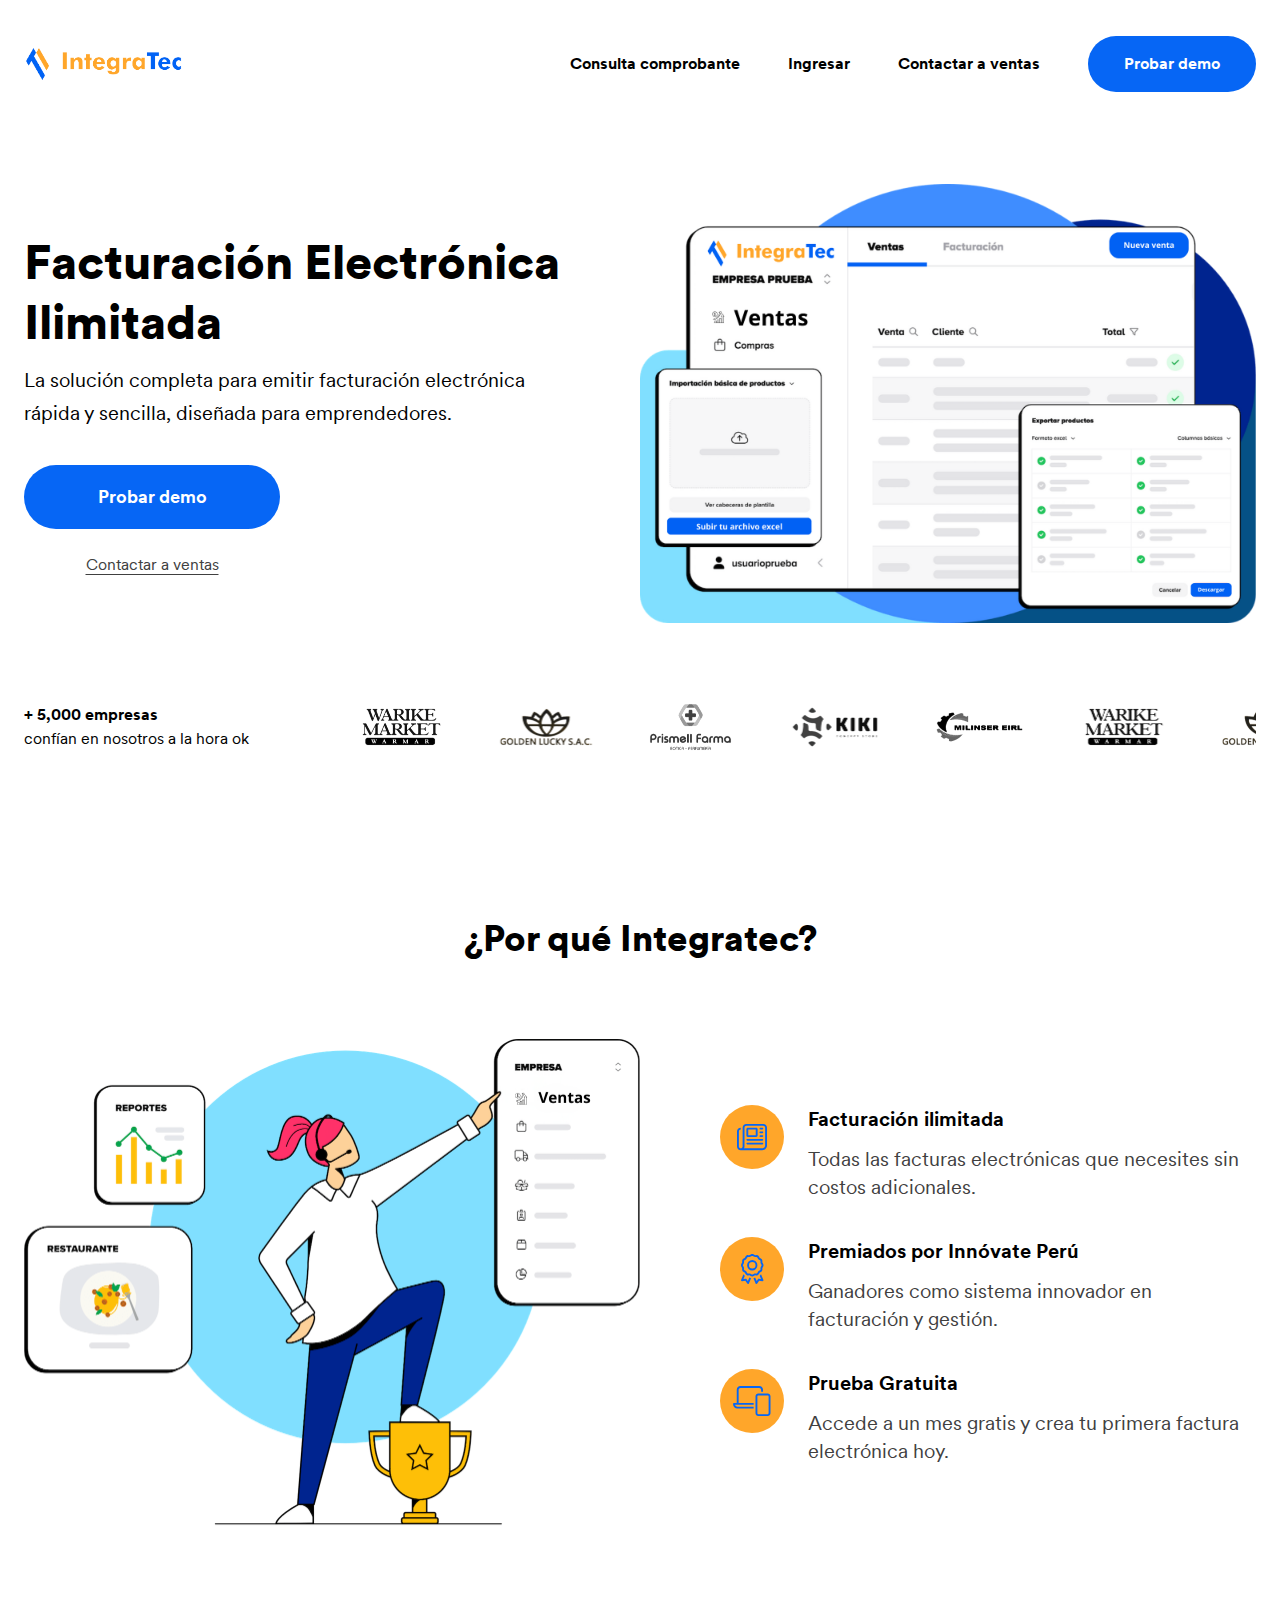
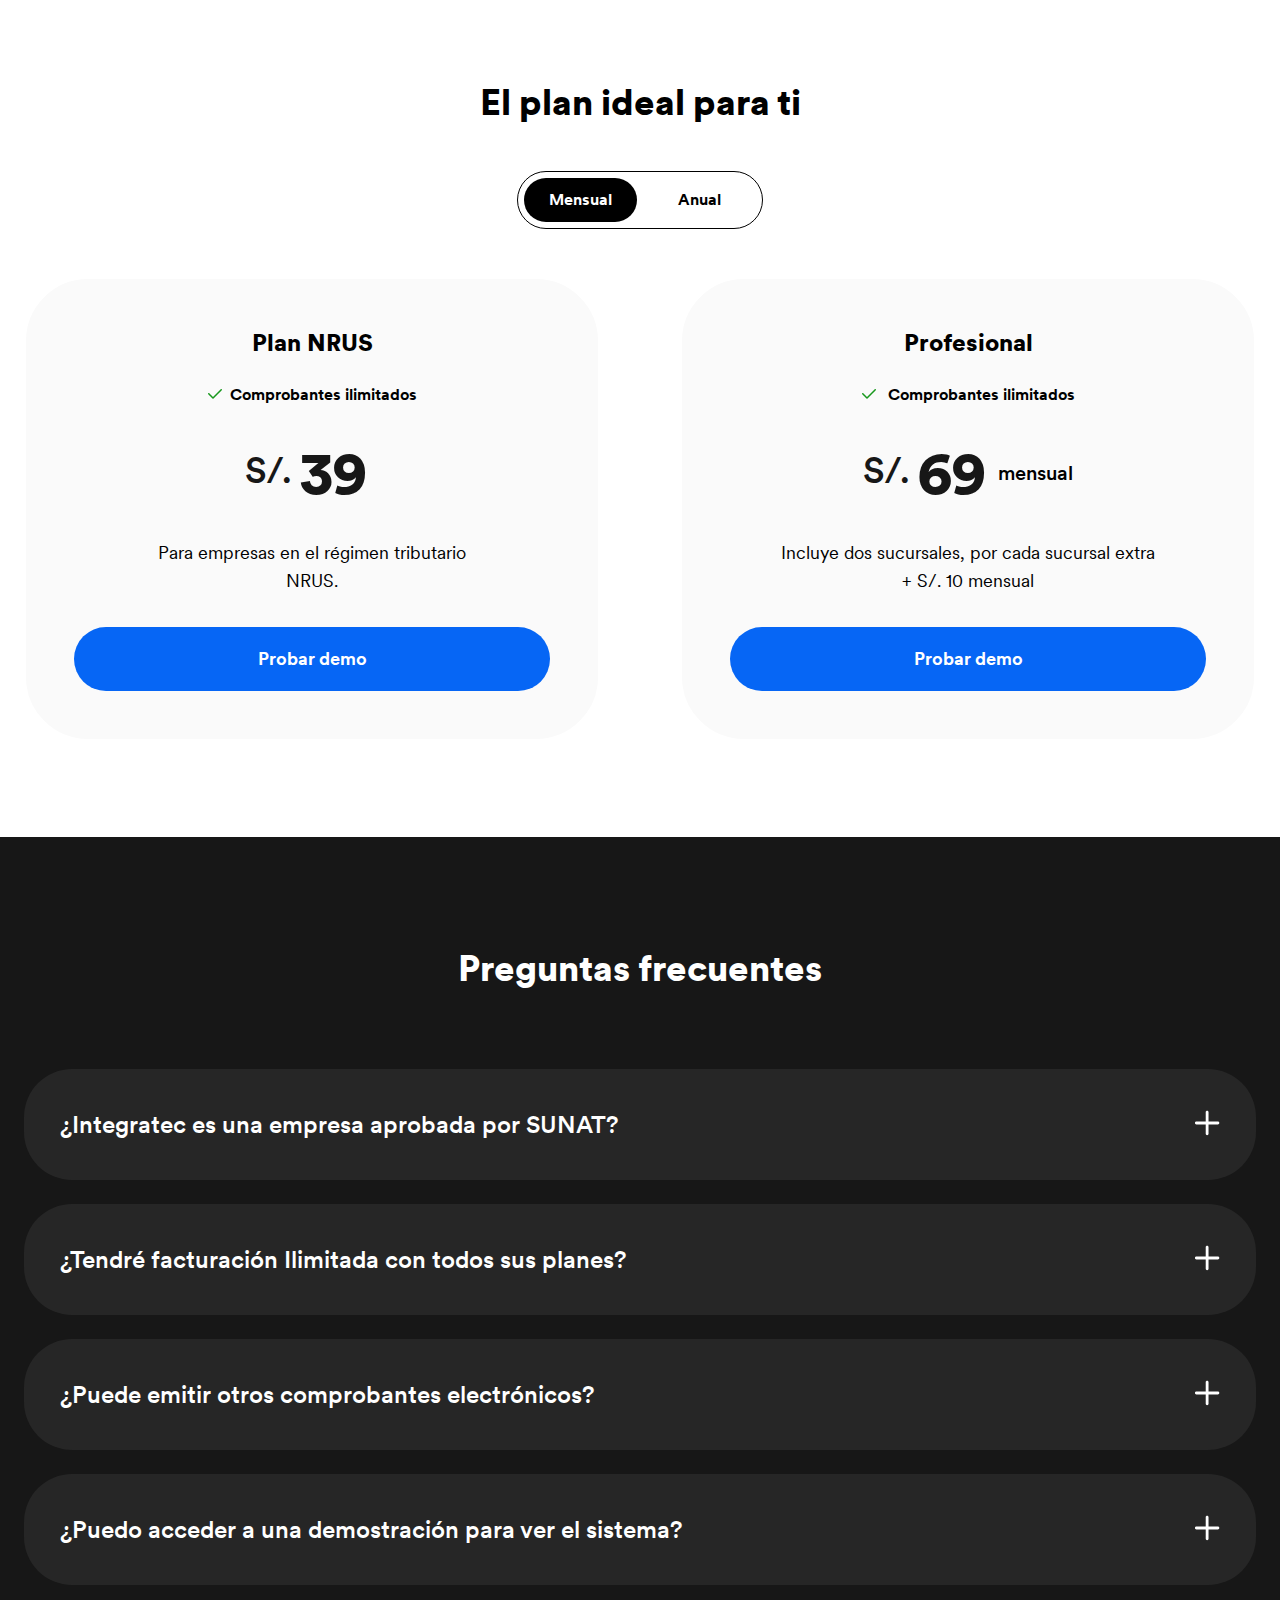
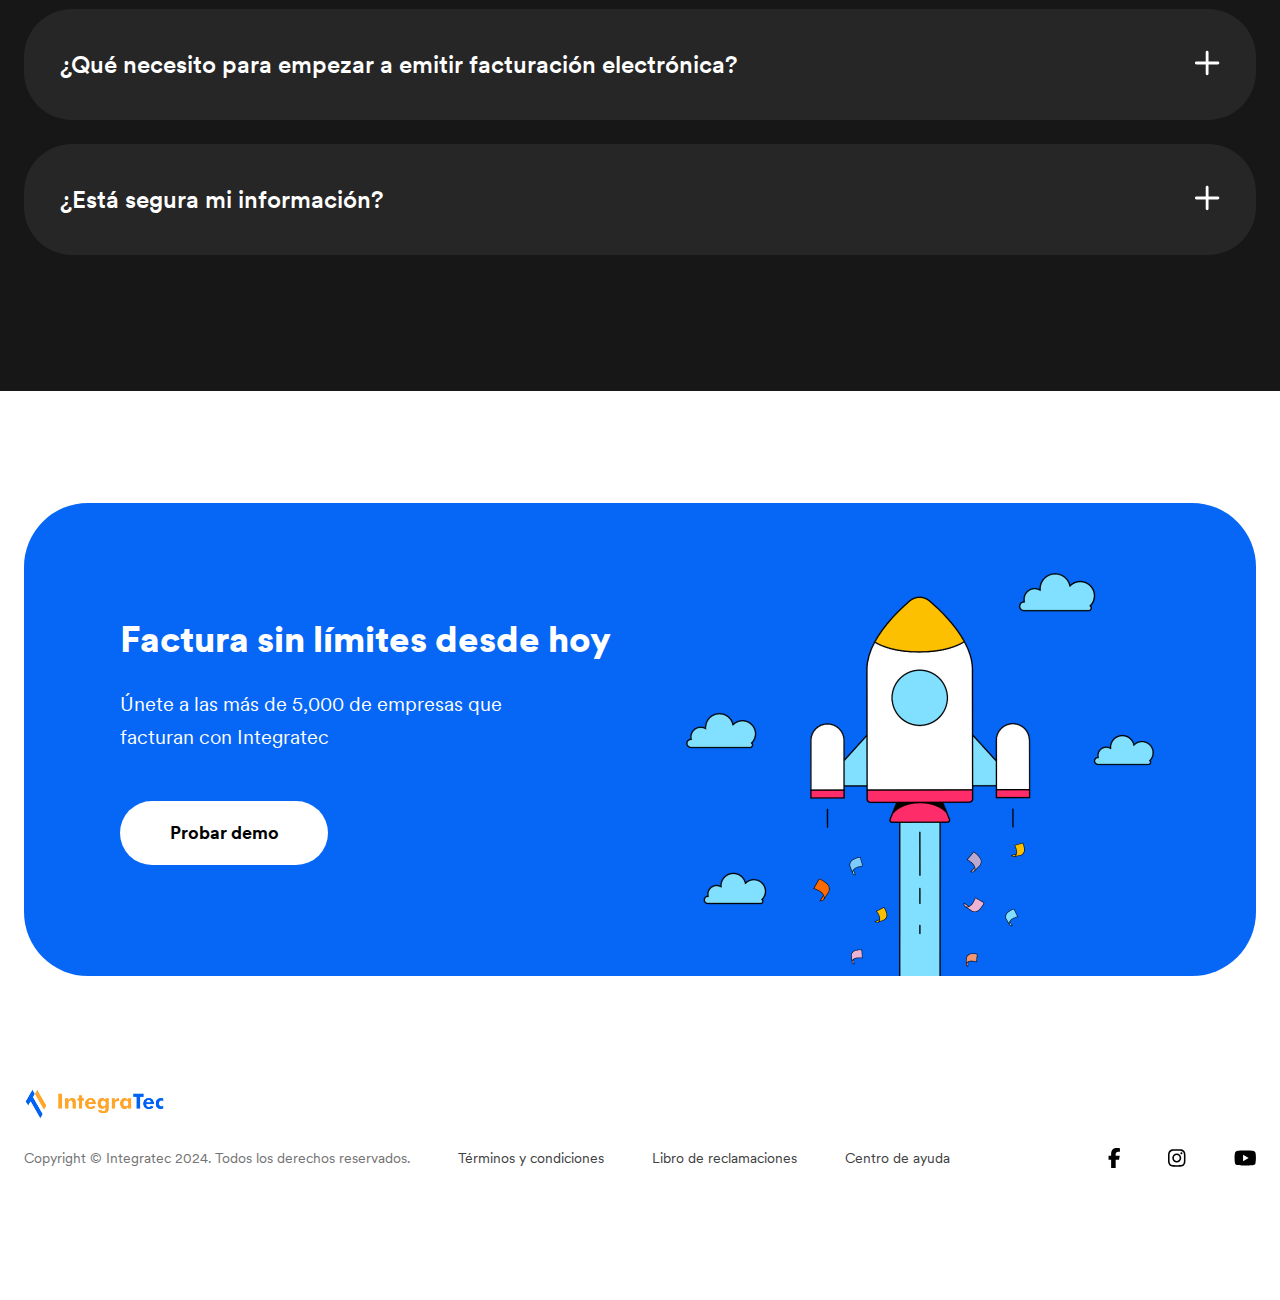
==== commit b83db6fb: "Segundo commit" ====
--- a/index.html
+++ b/index.html
@@ -159,7 +159,7 @@
                                         + 5,000 empresas
                                     </div>
                                     <div data-v-9fa1f63b>
-                                        confían en nosotros
+                                        confían en nosotros a la hora ok
                                     </div>
                                 </div>
                                 <div class="carousel-container overflow-hidden relative">
